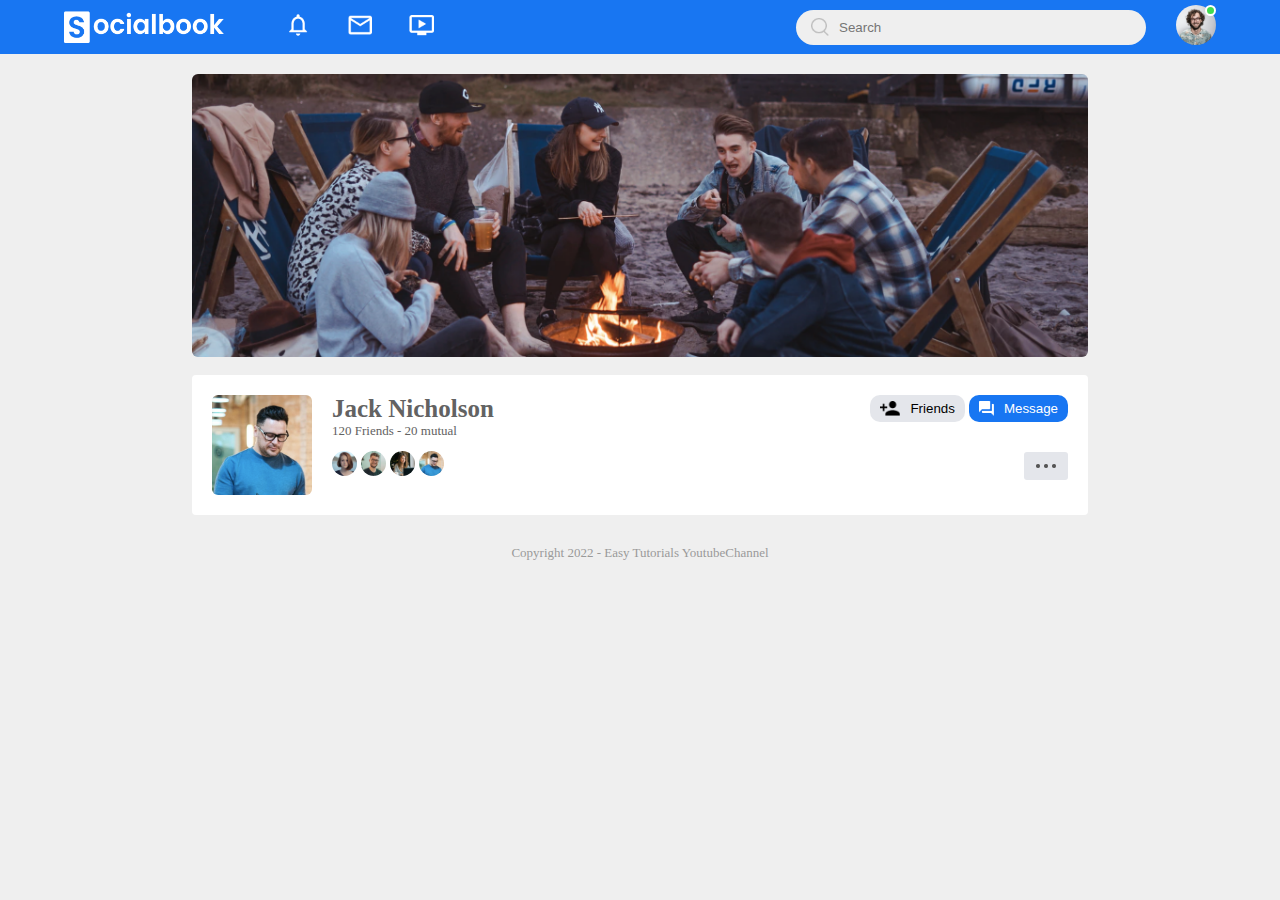
==== profile.html @ 3d33f7f3 "first commit" ====
<!DOCTYPE html>
<html lang="en">

<head>
    <meta charset="UTF-8">
    <meta http-equiv="X-UA-Compatible" content="IE=edge">
    <meta name="viewport" content="width=device-width, initial-scale=1.0">
    <title>Profile</title>
    <link rel="stylesheet" href="style.css">
    <link rel="stylesheet" href="https://cdnjs.cloudflare.com/ajax/libs/font-awesome/6.0.0-beta3/css/all.min.css">
</head>

<body>
    <nav>
        <div class="nav-left">
            <img src="images/logo.png" alt="" class="logo">
            <ul>
                <li><img src="images/notification.png" alt=""></li>
                <li><img src="images/inbox.png" alt=""></li>
                <li><img src="images/video.png" alt=""></li>
            </ul>
        </div>
        <div class="nav-right">
            <div class="search-box">
                <img src="images/search.png" alt="">
                <input type="text" placeholder="Search">
            </div>
            <div class="nav-user-icon online" onclick="settingsMenuToggle()">
                <img src="images//profile-pic.png" alt="">
            </div>
        </div>

        <div class="settings-menu">
            <div id="dark-btn">
                <span></span>
            </div>
            <div class="settings-menu-inner">
                 <div class="user-profile">
                <img src="images/profile-pic.png">
                <div>
                    <p>John Nicholson</p>
                    <a href="#">Seee your proflie</a>
                </div>
            </div>
            <div class="user-profile">
                <img src="images/feedback.png" alt="">
                <div>
                    <p>Give Feedback</p>
                    <a href="#">Hhelp us to improve the new design</a>
                </div>
            </div>
            <div class="settings-links">
                <img src="images/setting.png" class="settings-icon">
                <a href="#">Settings & Privacy <img src="images/arrow.png" alt="" width="10px"></a>
            </div>
            <div class="settings-links">
                <img src="images/help.png" class="settings-icon">
                <a href="#">Help & Support <img src="images/arrow.png" alt="" width="10px"></a>
            </div>
            <div class="settings-links">
                <img src="images/display.png" class="settings-icon">
                <a href="#">Display & Accessibility <img src="images/arrow.png" alt="" width="10px"></a>
            </div>
            <div class="settings-links">
                <img src="images/logout.png" class="settings-icon">
                <a href="#">Logout <img src="images/arrow.png" width="10px"></a>
            </div>
            
           
        </div>

    </nav>

    <div class="profile-container">
        <img src="images/cover.png" class="cover-img">
        <div class="profile-details">
            <div class="pd-left">
                <div class="pd-row">
                    <img src="images/profile.png" class="pd-image">
                    <div>
                        <h3>Jack Nicholson</h3>
                        <p> 120 Friends - 20 mutual</p>
                        <img src="images/member-1.png">
                        <img src="images/member-2.png">
                        <img src="images/member-3.png">
                        <img src="images/member-4.png">
                    </div>
                </div>
            </div>
            <div class="pd-right">
                <button type="button"><img src="images/add-friends.png" alt=""> Friends</button>
                <button type="button"><img src="images/message.png" alt=""> Message</button>
                <br>
                <a href=""><img src="images/more.png" alt=""></a>
            </div>
        </div>
    </div>

   
    <div class="footer">
        <p>Copyright 2022 - Easy Tutorials YoutubeChannel</p>
    </div>
<script src="script.js"></script>

</body>

</html>
---- style.css ----
* {
    padding: 0;
    margin: 0;
    box-sizing: border-box;
}
:root {
    --body-color: #efefef;
    --nav-color: #1876f2;
    --bg-color: #fff;
}
.dark-theme {
    --body-color: #0a0a0a;
    --nav-color: #000;
    --bg-color: #000;
}

body {
    background-color: var(--body-color);
    transition: .3s;
}
nav {
    display: flex;
    align-items: center;
    justify-content: space-between;
    background: var(--nav-color);
    padding: 5px 5%;
    position: sticky;
    top: 0;
    z-index: 100;
}
.logo {
    width: 160px;
    margin-right: 45px;
}
.nav-left, .nav-right {
    display: flex;
    align-items: center;
}
.nav-left ul li{
    list-style: none;
    display: inline-block;
}
.nav-left ul li img {
    width: 28px;
    margin: 0 15px;
}
.nav-user-icon img {
    width: 40px;
    border-radius: 50%;
    cursor: pointer;
}
.nav-user-icon{
    margin-left: 30px;
}
.search-box {
    background: #efefef;
    width: 350px;
    border-radius: 20px;
    display: flex;
    align-items: center;
    padding: 0 15px;
}
.search-box img {
    width: 18px;
}
.search-box input {
    width: 100px;
    background: transparent;
    padding: 10px;
    outline: none;
    border: 0;
}
.online {
    position: relative;
}
.online::after {
    content: '';
    width: 7px;
    height: 7px;
    border: 2px solid #fff;
    border-radius: 50px;
    background: #41db51;
    position: absolute;
    top: 0;
    right: 0;
}

.container {
    display: flex;
    justify-content: space-between;
    padding: 13px 5%;
}
.left-sidebar {
    flex-basis: 25%;
    position: sticky;
    top: 70px;
    align-self: flex-start;
}
.right-sidebar {
    flex-basis: 25%;
    position: sticky;
    top: 70px;
    align-self: flex-start;
    background: var(--bg-color);
    padding: 20px;
    border-radius: 4px;
    color: #626262;
}
.main-content {
    flex-basis: 47%;
}

.imp-links a, .shortcut-links a {
    text-decoration: none;
    display: flex;
    align-items: center;
    margin-bottom: 30px;
    color: #626262;
    width: fit-content;
}
.imp-links a img {
    width: 25px;
    margin-right: 25px;
}
.imp-links a:last-child {
    color: #1978f2;
}
.imp-links {
    border-bottom: 1px solid #ccc;
}
.shortcut-links a img {
    width: 40px;
    border-radius: 4px;
    margin-right: 15px;
}
.shortcut-links p {
    margin: 25px 0;
    color: #626262;
    font-weight: 500;
}

.sidebar-title {
    display: flex;
    align-items: center;
    justify-content: space-between;
    margin-bottom: 18px;
}
.right-sidebar h4 {
    font-weight: 600;
    font-size: 16px;
}
.sidebar-title a {
    text-decoration: none;
    color: #1878f2;
    font-size: 12px;
}

.event {
    display: flex;
    font-size: 14px;
    margin-bottom: 20px;
}
.left-event {
    border-radius: 10px;
    height: 65px;
    width: 65px;
    margin-right: 15px;
    padding-top: 10px;
    text-align: center;
    position: relative;
    overflow: hidden;
    box-shadow: 0 0 10px rgba(0, 0, 0, .1);
}
.event p {
    font-size: 12px;
}
.event a {
    font-size: 12px;
    text-decoration: none;
    color: #1878f2;
}
.left-event span {
    position: absolute;
    bottom: 0;
    left: 0;
    width: 100%;
    background: #1878f2;
    color: #fff;
    font-size: 10px;
    padding: 4px 0;
}
.sidebar-ads {
    width: 100%;
    margin-bottom: 20px;
    bottom: 4px;
}
.online-list {
    display: flex;
    align-items: center;
    margin-bottom: 20px;
}
.online-list .online img {
    width: 40px;
    border-radius: 50%;
}
.online-list .online {
    width: 40px;
    border-radius: 50%;
    margin-right: 15px;
}
.online-list .online::after {
    top: unset;
    bottom: 5px;
}


.story-gallery {
    display: flex;
    justify-content: space-between;
    margin-bottom: 20px;
}

.story {
    flex-basis: 18%;
    padding-top: 32%;
    position: relative;
    background-position: center;
    background-size: cover;
    border-radius: 10px;
}
.story img {
    position: absolute;
    width: 45px;
    border-radius: 50%;
    top: 10px;
    left: 10px;
    border: 5px solid #1878f2;
}
.story p {
    position: absolute;
    bottom: 10px;
    width: 100%;
    text-align: center;
    color: #fff;
    font-size: 14px;
}
.story1 {
    background-image: linear-gradient(transparent, rgba(0,0,0,.5)), url(images/status-1.png);
}
.story2 {
    background-image: linear-gradient(transparent, rgba(0,0,0,.5)), url(images/status-2.png);
}
.story3 {
    background-image: linear-gradient(transparent, rgba(0,0,0,.5)), url(images/status-3.png);
}
.story4 {
    background-image: linear-gradient(transparent, rgba(0,0,0,.5)), url(images/status-4.png);
}
.story5 {
    background-image: linear-gradient(transparent, rgba(0,0,0,.5)), url(images/status-5.png);
}
.story.story1 img {
    top: unset;
    left: 50%;
    bottom: 40px;
    transform: translateX(-50%);
    border: 0;
    width: 35px;
}


.write-post-container {
    width: 100%;
    background: var(--bg-color);
    border-radius: 6px;
    padding: 20px;
    color: #626262;
}
.user-profile {
    display: flex;
    align-items: center;
}
.user-profile img {
    width: 45px;
    border-radius: 50%;
    margin-right: 10px;
}
.user-profile p {
    margin-bottom: -5px;
    font-weight: 500;
    color: #626262;
}
.user-profile small {
    font-size: 12px;
}

.post-input-container {
    padding-left: 55px;
    padding-top: 20px;
}
.post-input-container textarea {
    width: 100%;
    border: 0;
    outline: 0;
    border-bottom: 1px solid #ccc;
    background: transparent;
    resize: none;
}
.add-post-links {
    display: flex;
    margin-top: 10px;
}
.add-post-links a {
    text-decoration: none;
    display: flex;
    align-items: center;
    color: #626262;
    margin-right: 30px;
    font-size: 13px;
}
.add-post-links a img {
    width: 20px;
    margin-right: 10px;
} 
.post-container {
    width: 100%;
    background: var(--bg-color);
    border-radius: 6px;
    padding: 20px;
    color: #626262;
    margin: 20px 0;
}
.user-profile span {
    font-size: 13px;
    color: #9a9a9a;
}
.post-text {
    color: #9a9a9a;
    margin: 15px 0;
    font-size: 15px;
}
.post-text span {
    color: #626262;
    font-weight: 500;
}
.post-text a {
    color: #1878f2;
    text-decoration: none;
}
.post-img {
    width: 100%;
    border-radius: 4px;
    margin-bottom: 15px;
}
.post-row {
    display: flex;
    align-items: center;
    justify-content: space-between;
}
.activity-icons div img{
    width: 18px;
    margin-right: 10px;
}
.activity-icons div {
    display: inline-flex;
    align-items: center;
    margin-right: 30px;
}
.post-profile-icon {
    display: flex;
    align-items: center;
}
.post-profile-icon img {
    width: 20px;
    border-radius: 50%;
    margin-right: 5px;
}
.post-row a {
    color: #9a9a9a;
}
.load-more-btn {
    display: block;
    margin: auto;
    cursor: pointer;
    padding: 5px 10px;
    border: 1px solid #9a9a9a;
    color: #626262;
    background: transparent;
    border-radius: 4px;
}
.footer {
    text-align: center;
    color: #9a9a9a;
    padding: 10px 0 20px;
    font-size: 13px;
}
.settings-menu {
    position: absolute;
    width: 90%;
    max-width: 350px;
    background: var(--bg-color);
    box-shadow: 0 0 10px rgba(0, 0, 0, .4);
    border-radius: 4px;
    overflow: hidden;
    top: 108%;
    right: 5%;
    max-height: 0;
    transition: max-height .3s;
}
.settings-menu-height {
    max-height: 450px;
}
.user-profile a {
    font-size: 12px;
    color: #1878f2;
    text-decoration: none;
}
.settings-menu-inner {
    padding: 20px;
}
.settings-links {
    display: flex;
    align-items: center;
    margin: 15px 0;
}
.settings-links .settings-icon {
    width: 38px;
    margin-right: 10px;
    border-radius: 50%;
}
.settings-links a {
    display: flex;
    flex: 1;
    align-items: center;
    justify-content: space-between;
    text-decoration: none;
    color: #626262;
}
#dark-btn {
    position: absolute;
    top: 20px;
    right: 20px;
    background: #ccc;
    width: 45px;
    border-radius: 15px;
    padding: 2px 3px;
    cursor: pointer;
    display: flex;
    transition: .5s;
}
#dark-btn span {
    width: 18px;
    height: 18px;
    background: #fff;
    border-radius: 50%;
    display: inline-block;
}
#dark-btn.dark-btn-on {
    padding-left: 23px;
    background: #0a0a0a;
}


.profile-container {
    padding: 20px 15%;
    color: #626262;
}
.cover-img {
    border-radius: 6px;
    width: 100%;
    margin-bottom: 14px;
}
.profile-details {
    background: var(--bg-color);
    padding: 20px;
    border-radius: 4px;
    display: flex;
    align-items: flex-start;
    justify-content: space-between;
}
.pd-row {
    display: flex;
    align-items: flex-start;
}
.pd-image {
    width: 100px;
    margin-right: 20px;
    border-radius: 6px;
}
.pd-row div h3 {
    font-size: 25px;
    font-weight: 600;
}
.pd-row div p {
    font-size: 13px;
}
.pd-row div img {
    width: 25px;
    border-radius: 50%;
    margin-top: 12px;
}
.pd-right button {
    background: #1876f2;
    border: 0;
    outline: 0;
    padding: 6px 10px;
    display: inline-flex;
    align-items: center;
    color: #fff;
    border-radius: 10px;
    cursor: pointer;
}
.pd-right button img {
    height: 15px;
    margin-right: 10px;
}
.pd-right button:first-child {
    background: #e4e6eb;
    color: #000;
}
.pd-right {
    text-align: right;
}
.pd-right a {
    background: #e4e6eb;
    border-radius: 3px;
    padding: 12px;
    display: inline-flex;
    margin-top: 30px;
}
.pd-right a img {
    width: 20px;
}
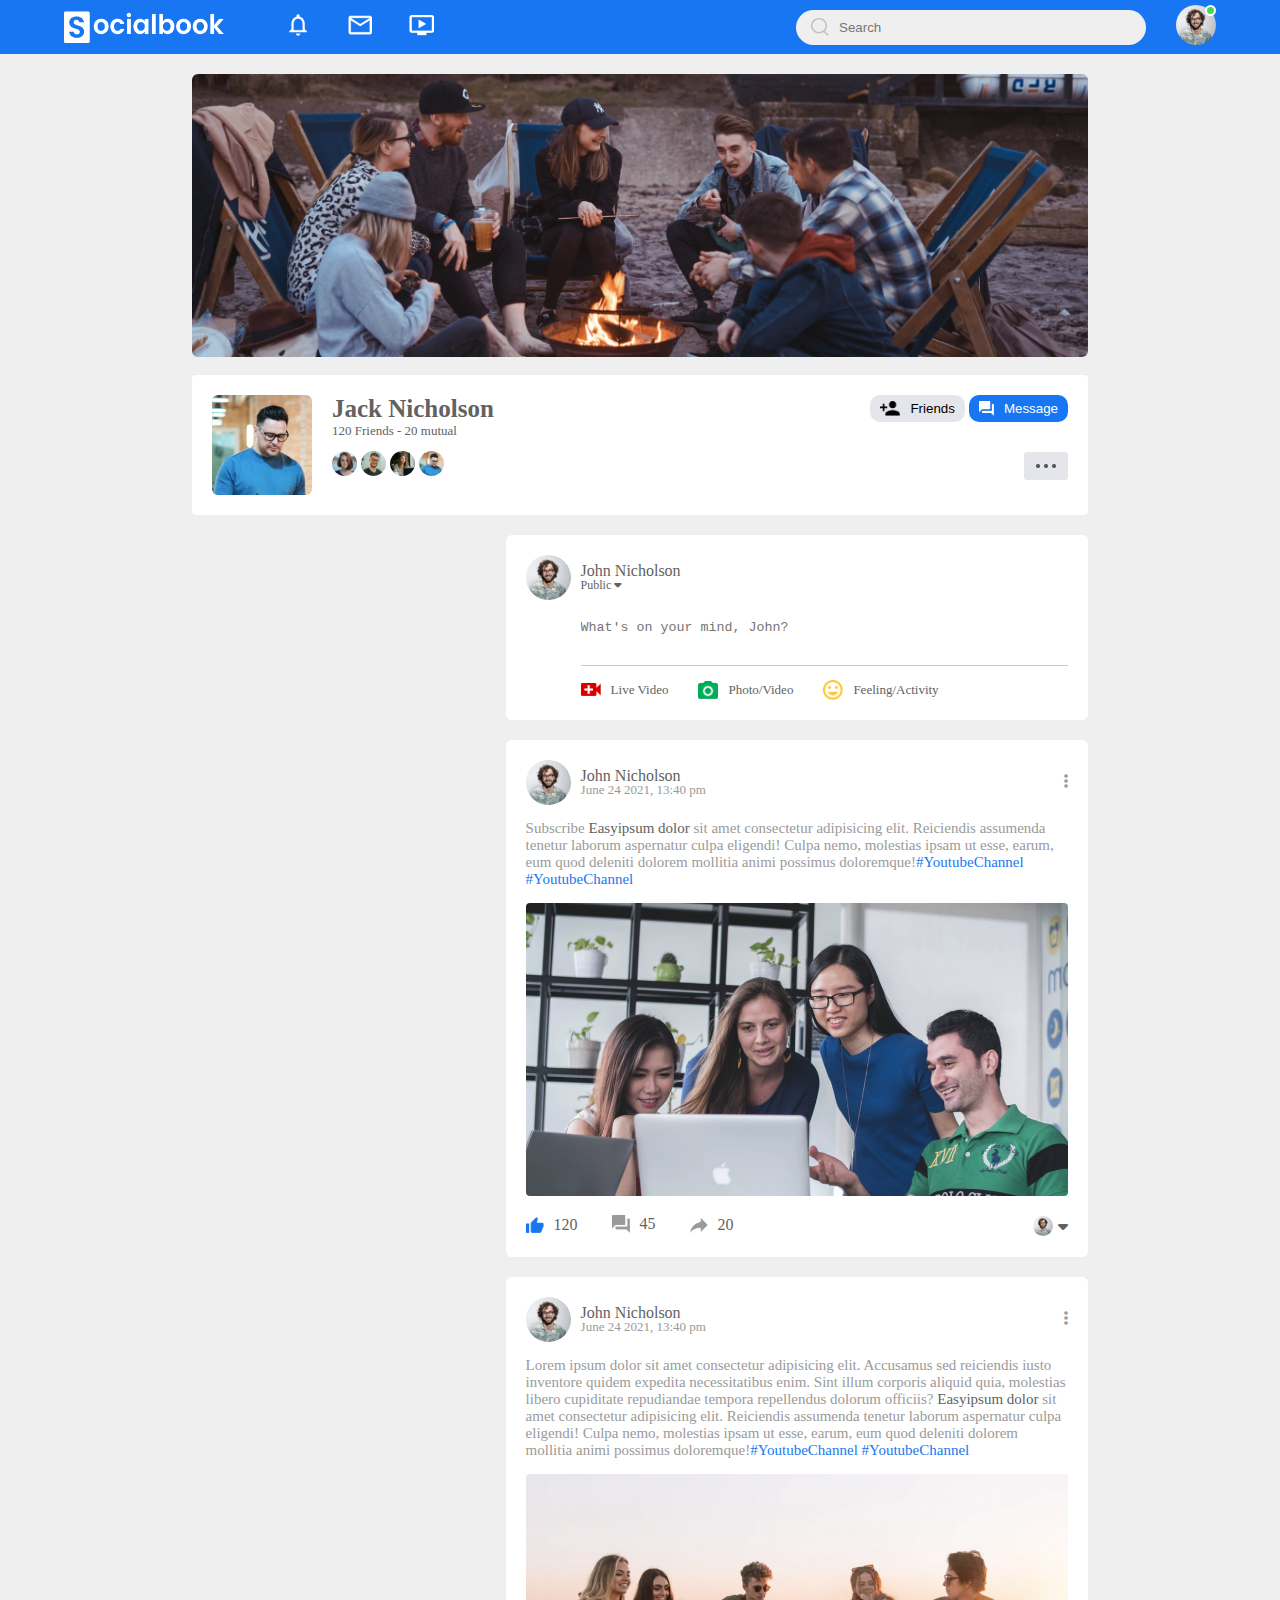
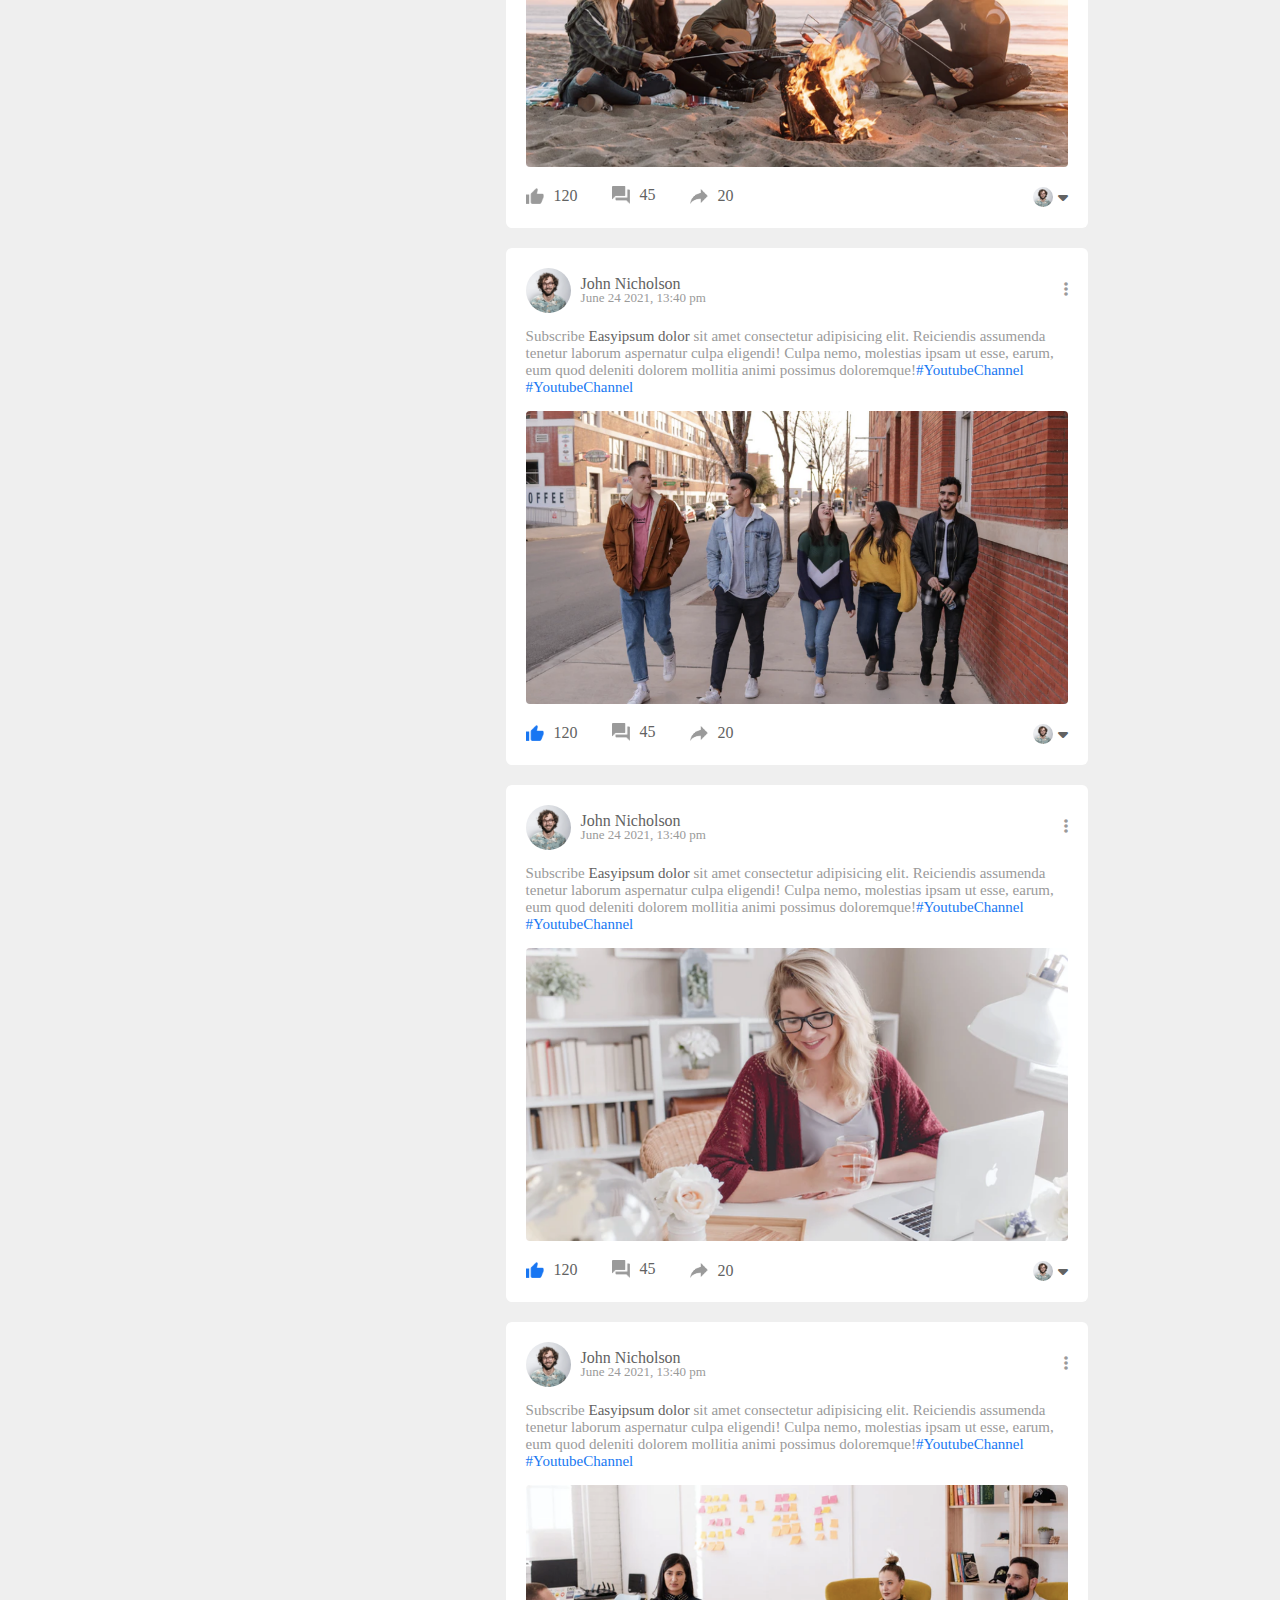
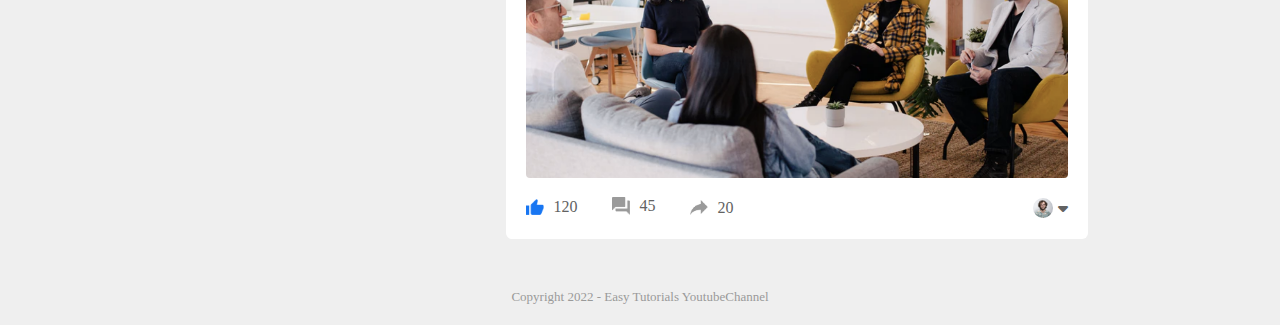
==== commit 57b20834: "first commit" ====
--- a/profile.html
+++ b/profile.html
@@ -35,39 +35,39 @@
                 <span></span>
             </div>
             <div class="settings-menu-inner">
-                 <div class="user-profile">
-                <img src="images/profile-pic.png">
-                <div>
-                    <p>John Nicholson</p>
-                    <a href="#">Seee your proflie</a>
-                </div>
-            </div>
-            <div class="user-profile">
-                <img src="images/feedback.png" alt="">
-                <div>
-                    <p>Give Feedback</p>
-                    <a href="#">Hhelp us to improve the new design</a>
-                </div>
-            </div>
-            <div class="settings-links">
-                <img src="images/setting.png" class="settings-icon">
-                <a href="#">Settings & Privacy <img src="images/arrow.png" alt="" width="10px"></a>
-            </div>
-            <div class="settings-links">
-                <img src="images/help.png" class="settings-icon">
-                <a href="#">Help & Support <img src="images/arrow.png" alt="" width="10px"></a>
-            </div>
-            <div class="settings-links">
-                <img src="images/display.png" class="settings-icon">
-                <a href="#">Display & Accessibility <img src="images/arrow.png" alt="" width="10px"></a>
-            </div>
-            <div class="settings-links">
-                <img src="images/logout.png" class="settings-icon">
-                <a href="#">Logout <img src="images/arrow.png" width="10px"></a>
-            </div>
-            
-           
-        </div>
+                <div class="user-profile">
+                    <img src="images/profile-pic.png">
+                    <div>
+                        <p>John Nicholson</p>
+                        <a href="#">Seee your proflie</a>
+                    </div>
+                </div>
+                <div class="user-profile">
+                    <img src="images/feedback.png" alt="">
+                    <div>
+                        <p>Give Feedback</p>
+                        <a href="#">Hhelp us to improve the new design</a>
+                    </div>
+                </div>
+                <div class="settings-links">
+                    <img src="images/setting.png" class="settings-icon">
+                    <a href="#">Settings & Privacy <img src="images/arrow.png" alt="" width="10px"></a>
+                </div>
+                <div class="settings-links">
+                    <img src="images/help.png" class="settings-icon">
+                    <a href="#">Help & Support <img src="images/arrow.png" alt="" width="10px"></a>
+                </div>
+                <div class="settings-links">
+                    <img src="images/display.png" class="settings-icon">
+                    <a href="#">Display & Accessibility <img src="images/arrow.png" alt="" width="10px"></a>
+                </div>
+                <div class="settings-links">
+                    <img src="images/logout.png" class="settings-icon">
+                    <a href="#">Logout <img src="images/arrow.png" width="10px"></a>
+                </div>
+
+
+            </div>
 
     </nav>
 
@@ -94,13 +94,164 @@
                 <a href=""><img src="images/more.png" alt=""></a>
             </div>
         </div>
+
+        <div class="profile-info">
+            <div class="info-col"></div>
+            <div class="post-col">
+
+                <div class="write-post-container">
+                    <div class="user-profile">
+                        <img src="images/profile-pic.png">
+                        <div>
+                            <p>John Nicholson</p>
+                            <small>Public <i class="fas fa-caret-down"></i></small>
+                        </div>
+                    </div>
+                    <div class="post-input-container">
+                        <textarea rows="3" placeholder="What's on your mind, John?"></textarea>
+                        <div class="add-post-links">
+                            <a href="#"><img src="images/live-video.png"> Live Video</a>
+                            <a href="#"><img src="images/photo.png"> Photo/Video</a>
+                            <a href="#"><img src="images/feeling.png"> Feeling/Activity</a>
+                        </div>
+                    </div>
+                </div>
+                <div class="post-container">
+                    <div class="post-row">
+                        <div class="user-profile">
+                            <img src="images/profile-pic.png">
+                            <div>
+                                <p>John Nicholson</p>
+                                <span>June 24 2021, 13:40 pm</span>
+                            </div>
+                        </div>
+                        <a href="#"><i class="fas fa-ellipsis-v"></i></a>
+                    </div>
+                    
+                    <p class="post-text">Subscribe <span>Easyipsum dolor </span> sit amet consectetur adipisicing elit. Reiciendis assumenda tenetur laborum aspernatur culpa eligendi! Culpa nemo, molestias ipsam ut esse, earum, eum quod deleniti dolorem mollitia animi possimus doloremque!<a href="#">#YoutubeChannel</a> <a href="#">#YoutubeChannel</a></p>
+                    <img src="images/feed-image-1.png" alt="" class="post-img">
+                    <div class="post-row">
+                        <div class="activity-icons">
+                            <div><img src="images/like-blue.png" alt=""> 120</div>
+                            <div><img src="images/comments.png" alt=""> 45</div>
+                            <div><img src="images/share.png" alt=""> 20</div>
+                        </div>
+                        <div class="post-profile-icon">
+                            <img src="images/profile-pic.png" alt=""><i class="fas fa-caret-down"></i>
+                        </div>
+                    </div>
+                </div>
+    
+                <div class="post-container">
+                    <div class="post-row">
+                        <div class="user-profile">
+                            <img src="images/profile-pic.png">
+                            <div>
+                                <p>John Nicholson</p>
+                                <span>June 24 2021, 13:40 pm</span>
+                            </div>
+                        </div>
+                        <a href="#"><i class="fas fa-ellipsis-v"></i></a>
+                    </div>
+                    
+                    <p class="post-text">Lorem ipsum dolor sit amet consectetur adipisicing elit. Accusamus sed reiciendis iusto inventore quidem expedita necessitatibus enim. Sint illum corporis aliquid quia, molestias libero cupiditate repudiandae tempora repellendus dolorum officiis? <span>Easyipsum dolor </span> sit amet consectetur adipisicing elit. Reiciendis assumenda tenetur laborum aspernatur culpa eligendi! Culpa nemo, molestias ipsam ut esse, earum, eum quod deleniti dolorem mollitia animi possimus doloremque!<a href="#">#YoutubeChannel</a> <a href="#">#YoutubeChannel</a></p>
+                    <img src="images/feed-image-2.png" alt="" class="post-img">
+                    <div class="post-row">
+                        <div class="activity-icons">
+                            <div><img src="images/like.png" alt=""> 120</div>
+                            <div><img src="images/comments.png" alt=""> 45</div>
+                            <div><img src="images/share.png" alt=""> 20</div>
+                        </div>
+                        <div class="post-profile-icon">
+                            <img src="images/profile-pic.png" alt=""><i class="fas fa-caret-down"></i>
+                        </div>
+                    </div>
+                </div>
+    
+                <div class="post-container">
+                    <div class="post-row">
+                        <div class="user-profile">
+                            <img src="images/profile-pic.png">
+                            <div>
+                                <p>John Nicholson</p>
+                                <span>June 24 2021, 13:40 pm</span>
+                            </div>
+                        </div>
+                        <a href="#"><i class="fas fa-ellipsis-v"></i></a>
+                    </div>
+                    
+                    <p class="post-text">Subscribe <span>Easyipsum dolor </span> sit amet consectetur adipisicing elit. Reiciendis assumenda tenetur laborum aspernatur culpa eligendi! Culpa nemo, molestias ipsam ut esse, earum, eum quod deleniti dolorem mollitia animi possimus doloremque!<a href="#">#YoutubeChannel</a> <a href="#">#YoutubeChannel</a></p>
+                    <img src="images/feed-image-3.png" alt="" class="post-img">
+                    <div class="post-row">
+                        <div class="activity-icons">
+                            <div><img src="images/like-blue.png" alt=""> 120</div>
+                            <div><img src="images/comments.png" alt=""> 45</div>
+                            <div><img src="images/share.png" alt=""> 20</div>
+                        </div>
+                        <div class="post-profile-icon">
+                            <img src="images/profile-pic.png" alt=""><i class="fas fa-caret-down"></i>
+                        </div>
+                    </div>
+                </div>
+                <div class="post-container">
+                    <div class="post-row">
+                        <div class="user-profile">
+                            <img src="images/profile-pic.png">
+                            <div>
+                                <p>John Nicholson</p>
+                                <span>June 24 2021, 13:40 pm</span>
+                            </div>
+                        </div>
+                        <a href="#"><i class="fas fa-ellipsis-v"></i></a>
+                    </div>
+                    
+                    <p class="post-text">Subscribe <span>Easyipsum dolor </span> sit amet consectetur adipisicing elit. Reiciendis assumenda tenetur laborum aspernatur culpa eligendi! Culpa nemo, molestias ipsam ut esse, earum, eum quod deleniti dolorem mollitia animi possimus doloremque!<a href="#">#YoutubeChannel</a> <a href="#">#YoutubeChannel</a></p>
+                    <img src="images/feed-image-4.png" alt="" class="post-img">
+                    <div class="post-row">
+                        <div class="activity-icons">
+                            <div><img src="images/like-blue.png" alt=""> 120</div>
+                            <div><img src="images/comments.png" alt=""> 45</div>
+                            <div><img src="images/share.png" alt=""> 20</div>
+                        </div>
+                        <div class="post-profile-icon">
+                            <img src="images/profile-pic.png" alt=""><i class="fas fa-caret-down"></i>
+                        </div>
+                    </div>
+                </div>
+                <div class="post-container">
+                    <div class="post-row">
+                        <div class="user-profile">
+                            <img src="images/profile-pic.png">
+                            <div>
+                                <p>John Nicholson</p>
+                                <span>June 24 2021, 13:40 pm</span>
+                            </div>
+                        </div>
+                        <a href="#"><i class="fas fa-ellipsis-v"></i></a>
+                    </div>
+                    
+                    <p class="post-text">Subscribe <span>Easyipsum dolor </span> sit amet consectetur adipisicing elit. Reiciendis assumenda tenetur laborum aspernatur culpa eligendi! Culpa nemo, molestias ipsam ut esse, earum, eum quod deleniti dolorem mollitia animi possimus doloremque!<a href="#">#YoutubeChannel</a> <a href="#">#YoutubeChannel</a></p>
+                    <img src="images/feed-image-5.png" alt="" class="post-img">
+                    <div class="post-row">
+                        <div class="activity-icons">
+                            <div><img src="images/like-blue.png" alt=""> 120</div>
+                            <div><img src="images/comments.png" alt=""> 45</div>
+                            <div><img src="images/share.png" alt=""> 20</div>
+                        </div>
+                        <div class="post-profile-icon">
+                            <img src="images/profile-pic.png" alt=""><i class="fas fa-caret-down"></i>
+                        </div>
+                    </div>
+                </div>
+            </div>
+        </div>
     </div>
 
-   
+
     <div class="footer">
         <p>Copyright 2022 - Easy Tutorials YoutubeChannel</p>
     </div>
-<script src="script.js"></script>
+    <script src="script.js"></script>
 
 </body>
 
--- a/style.css
+++ b/style.css
@@ -530,4 +530,17 @@
 }
 .pd-right a img {
     width: 20px;
+}
+
+.profile-info {
+    display: flex;
+    align-items: flex-start;
+    justify-content: space-between;
+    margin-top: 20px;
+}
+.info-col {
+    flex-basis: 33%;
+}
+.post-col {
+    flex-basis: 65%;
 }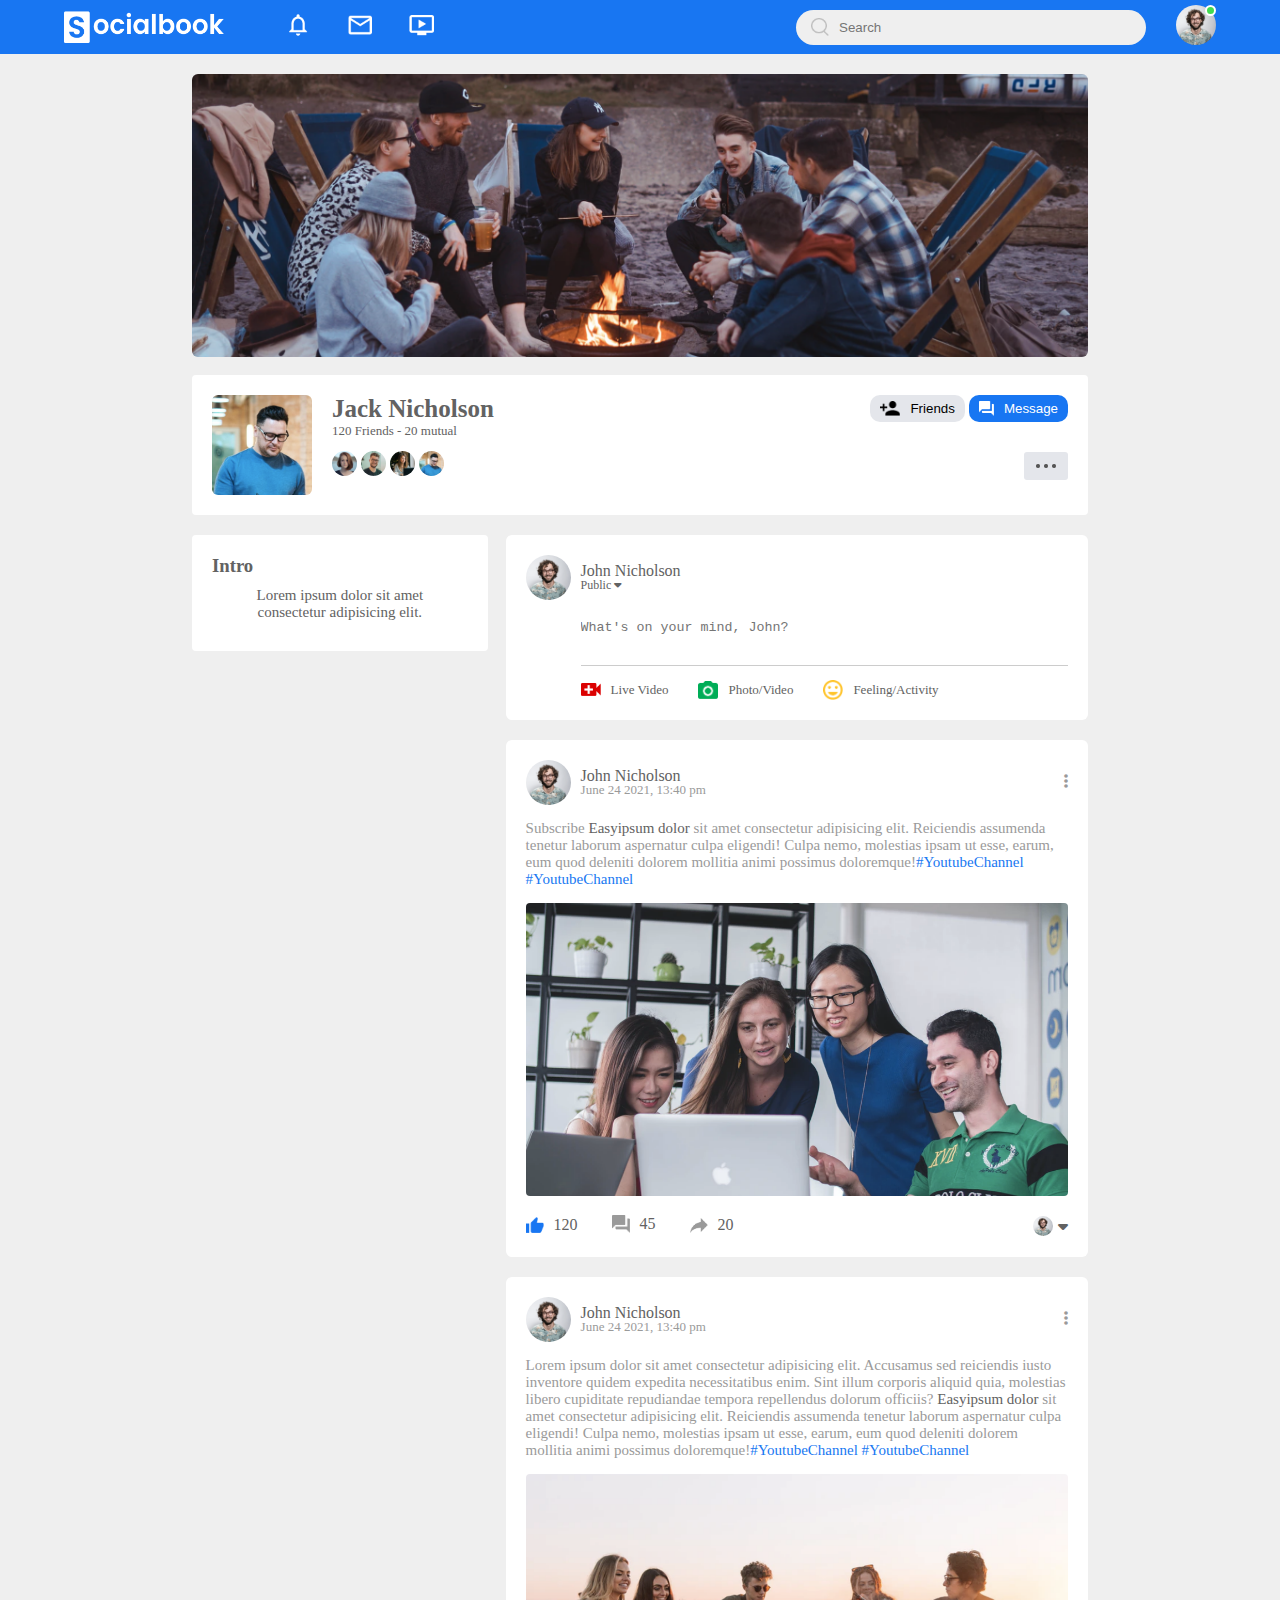
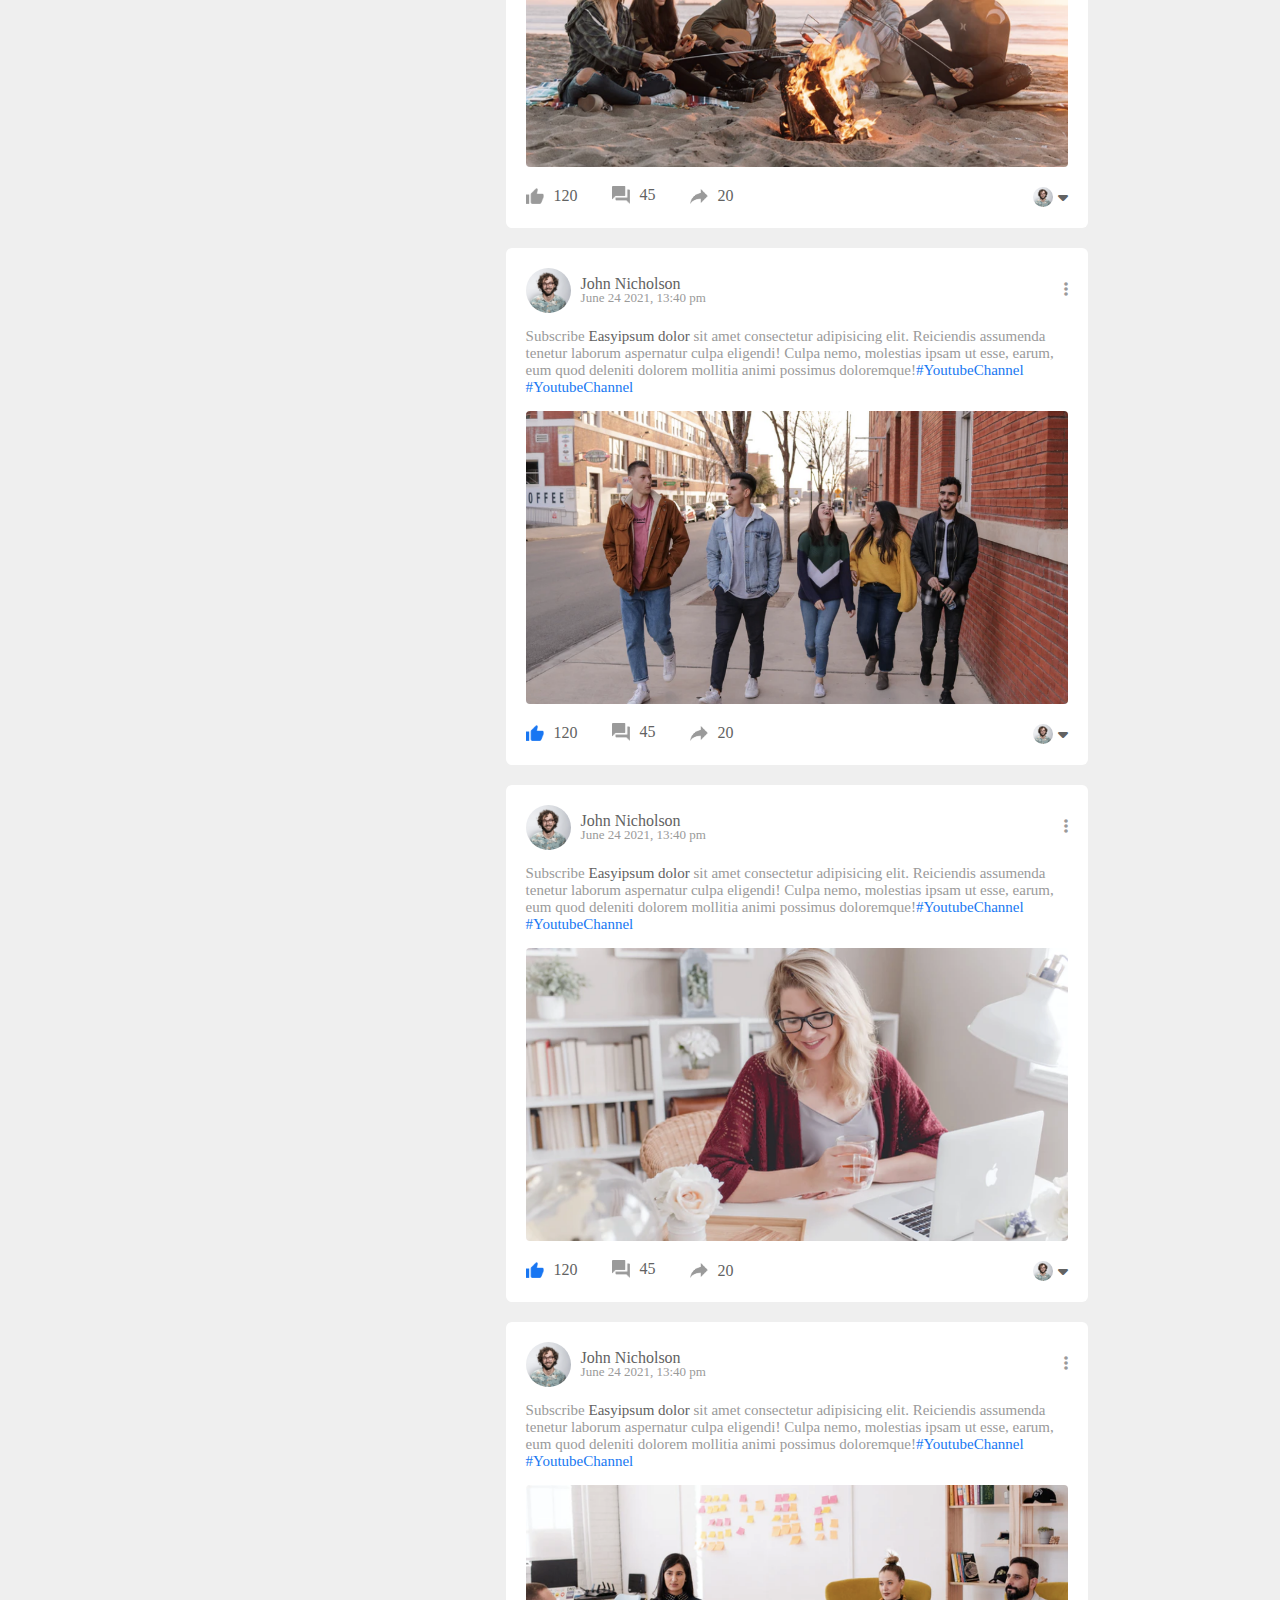
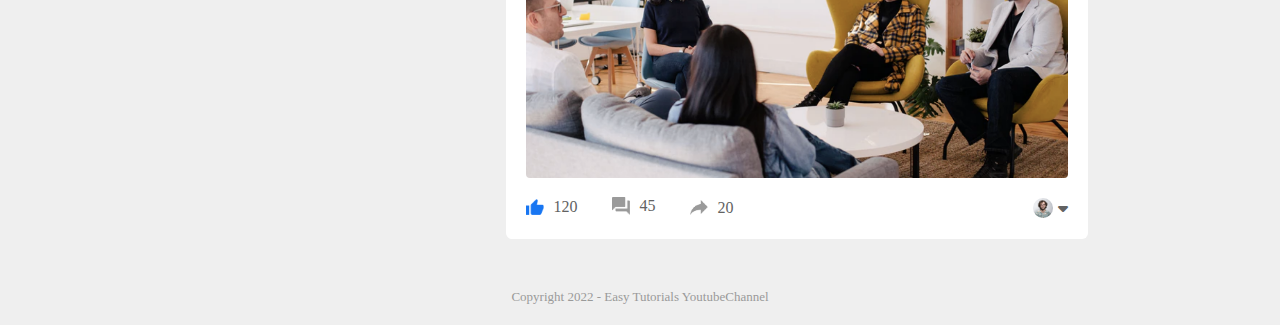
==== commit fcd2d6c6: "first commit" ====
--- a/profile.html
+++ b/profile.html
@@ -96,7 +96,12 @@
         </div>
 
         <div class="profile-info">
-            <div class="info-col"></div>
+            <div class="info-col">
+                <div class="profile-intro">
+                    <h3>Intro</h3>
+                    <p class="intro-text">Lorem ipsum dolor sit amet consectetur adipisicing elit.</p>
+                </div>
+            </div>
             <div class="post-col">
 
                 <div class="write-post-container">
--- a/style.css
+++ b/style.css
@@ -543,4 +543,18 @@
 }
 .post-col {
     flex-basis: 65%;
+}
+.profile-intro {
+    background: var(--bg-color);
+    padding: 20px;
+    margin-bottom: 20px;
+    border-radius: 4px;
+}
+.profile-intro h3 {
+    font-weight: 600;
+}
+.intro-text {
+    text-align: center;
+    margin: 10px;
+    font-size: 15px;
 }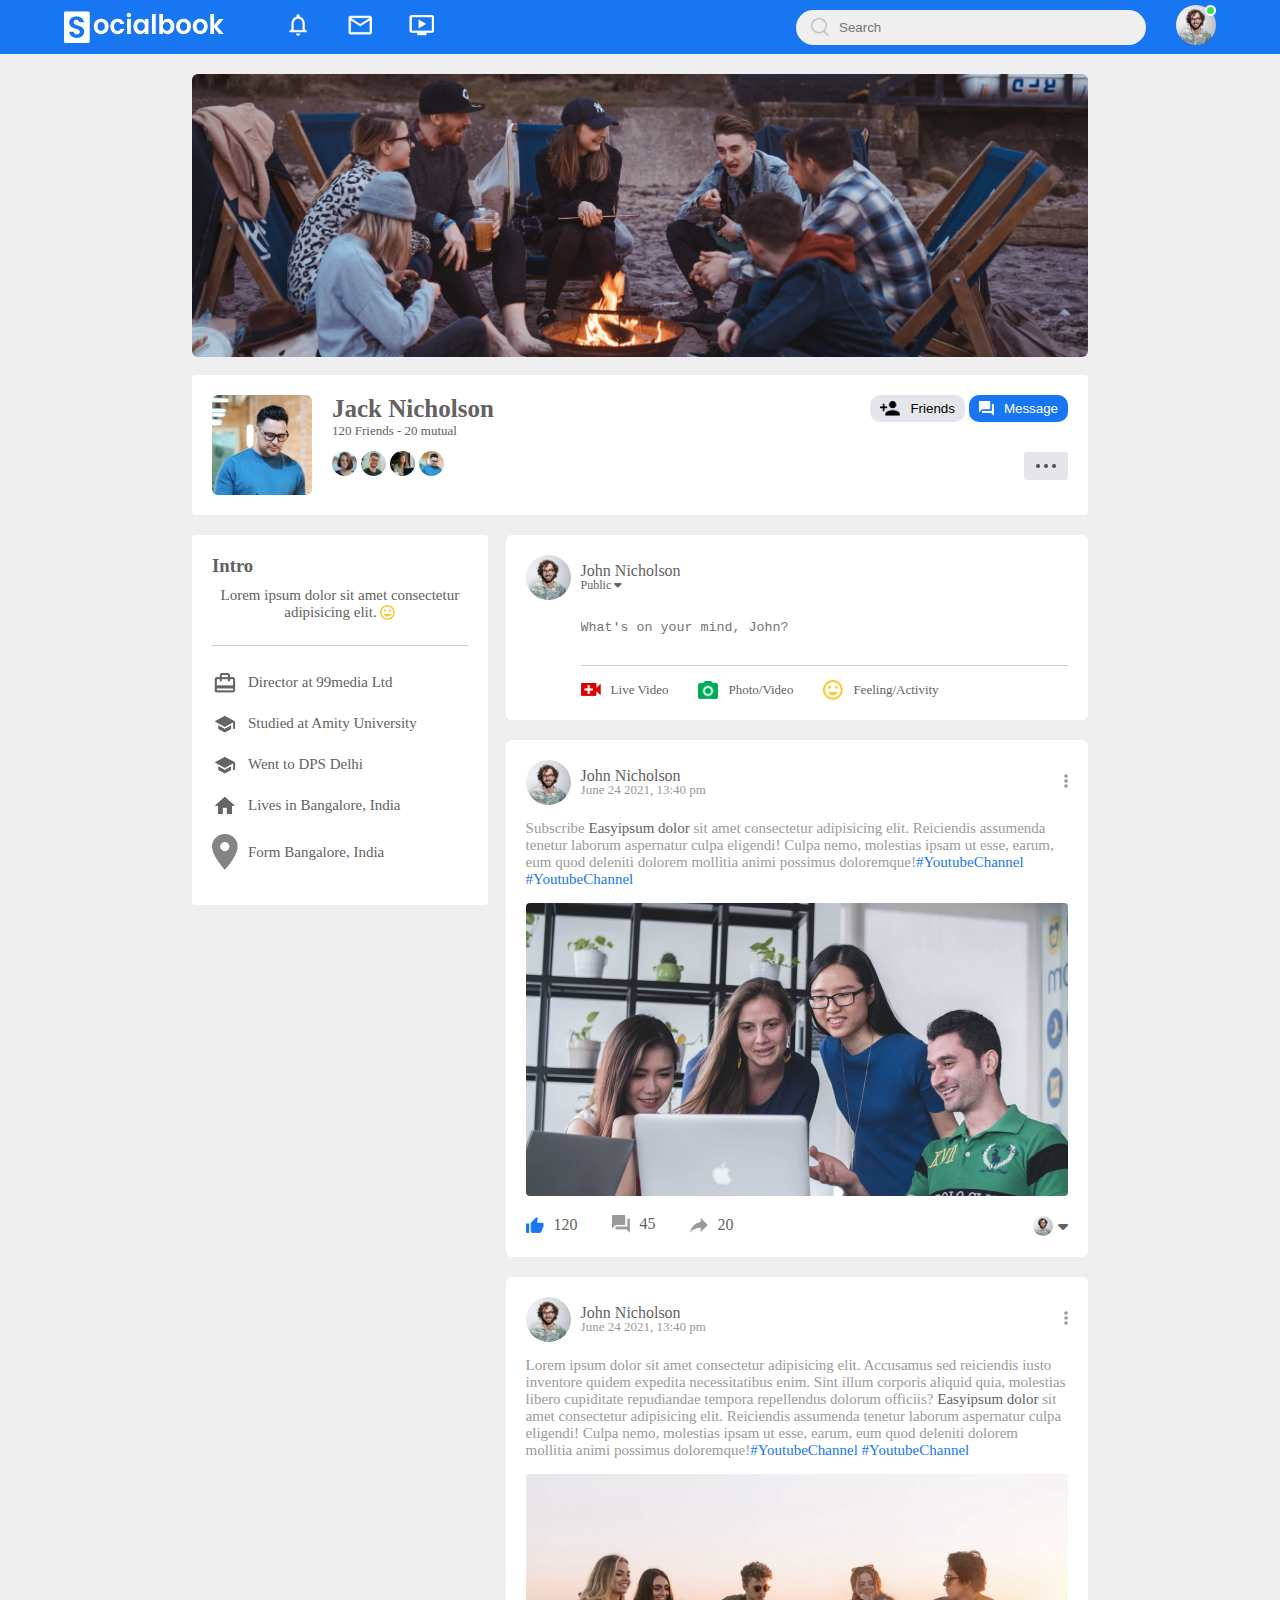
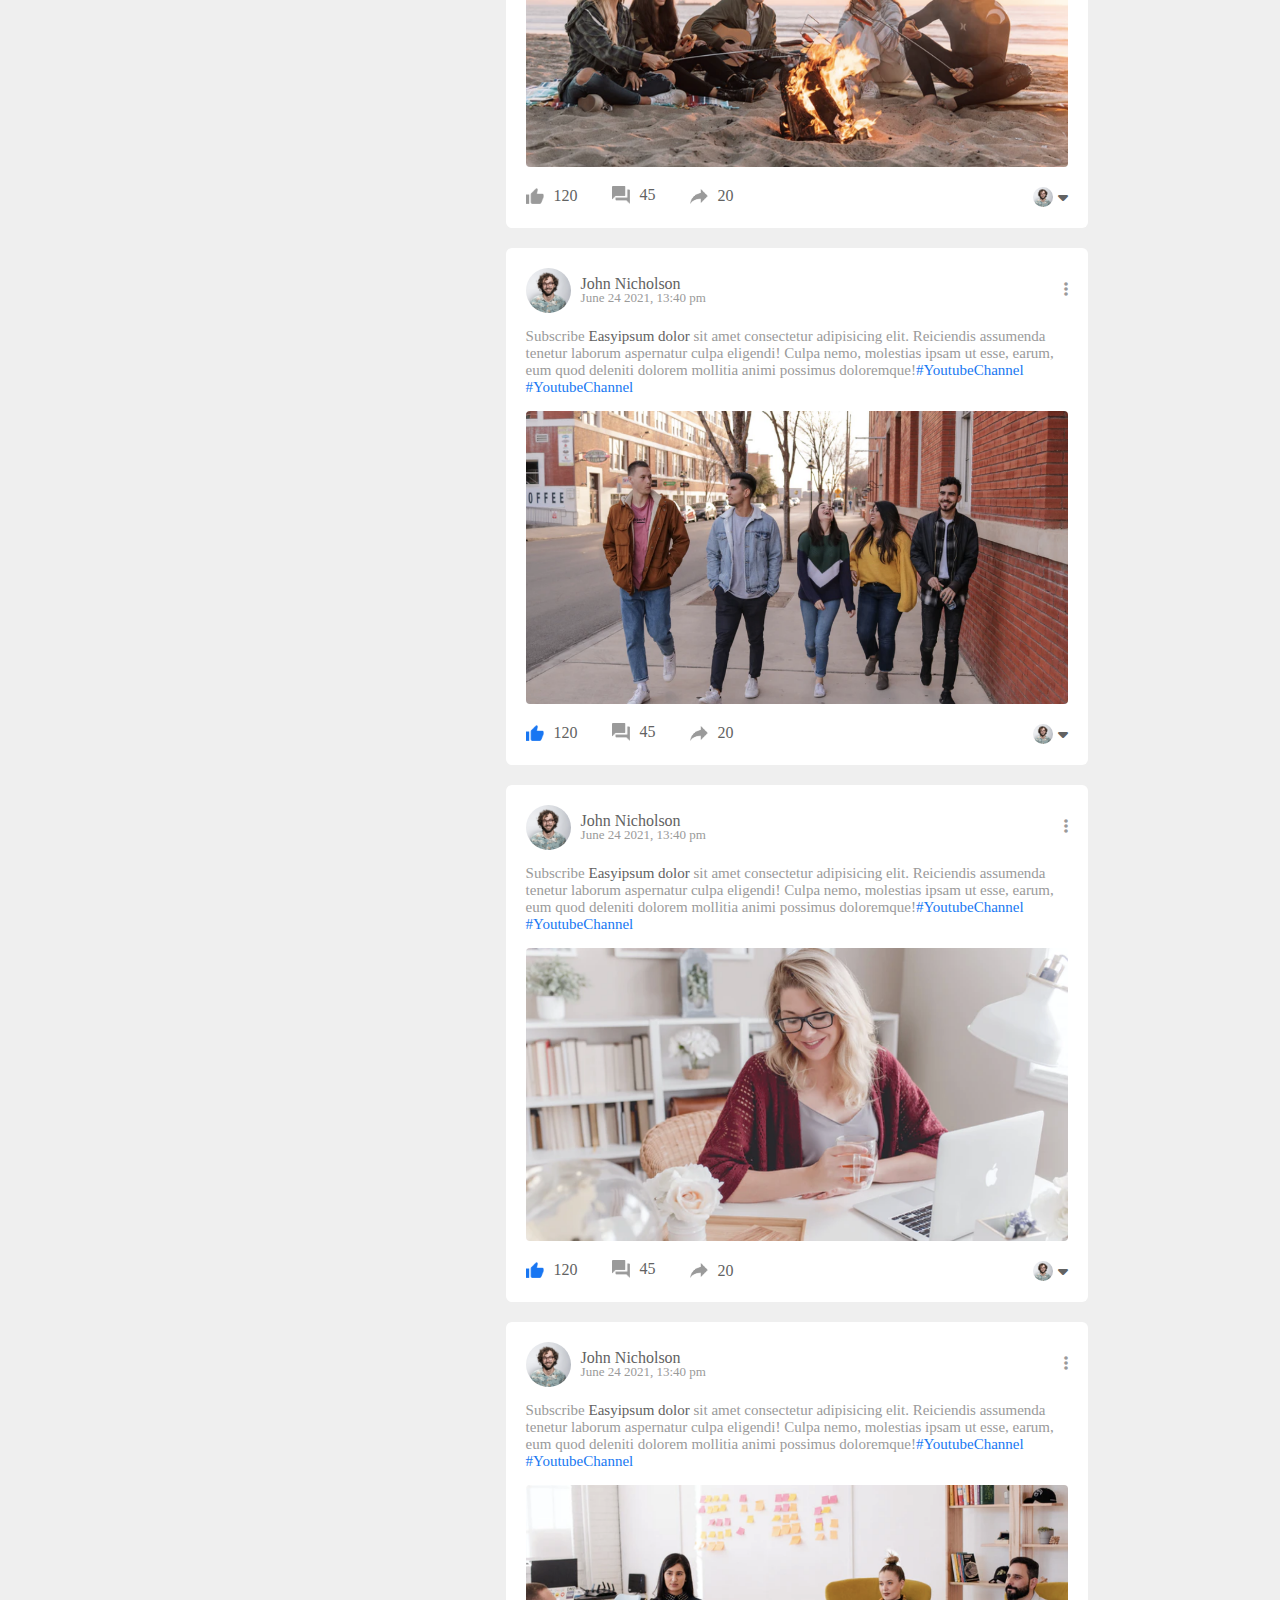
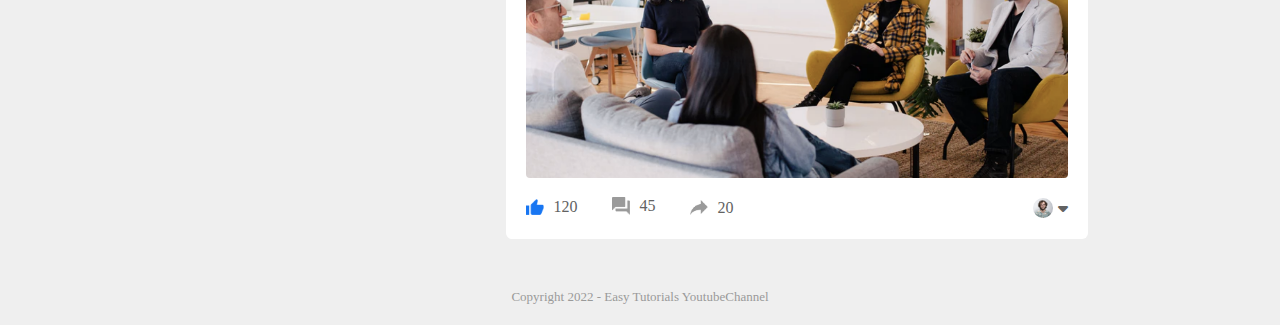
==== commit 5d418c07: "first commit" ====
--- a/profile.html
+++ b/profile.html
@@ -99,7 +99,15 @@
             <div class="info-col">
                 <div class="profile-intro">
                     <h3>Intro</h3>
-                    <p class="intro-text">Lorem ipsum dolor sit amet consectetur adipisicing elit.</p>
+                    <p class="intro-text">Lorem ipsum dolor sit amet consectetur adipisicing elit. <img src="images/feeling.png" alt=""></p>
+                    <hr>
+                    <ul>
+                        <li><img src="images/profile-job.png" alt=""> Director at 99media Ltd</li>
+                        <li><img src="images/profile-study.png" alt=""> Studied at Amity University</li>
+                        <li><img src="images/profile-study.png" alt=""> Went to DPS Delhi</li>
+                        <li><img src="images/profile-home.png" alt=""> Lives in Bangalore, India</li>
+                        <li><img src="images/location.png" alt=""> Form Bangalore, India</li>
+                    </ul>
                 </div>
             </div>
             <div class="post-col">
--- a/style.css
+++ b/style.css
@@ -555,6 +555,27 @@
 }
 .intro-text {
     text-align: center;
-    margin: 10px;
+    margin: 10px 0;
     font-size: 15px;
+}
+.intro-text img {
+    width: 15px;
+    margin-bottom: -3px;
+}
+.profile-intro hr {
+    border: 0;
+    height: 1px;
+    background: #ccc;
+    margin: 24px 0;
+}
+.profile-intro ul li {
+    list-style: none;
+    font-size: 15px;
+    margin: 15px 0;
+    display: flex;
+    align-items: center;
+}
+.profile-intro ul li img {
+    width: 26px;
+    margin-right: 10px;
 }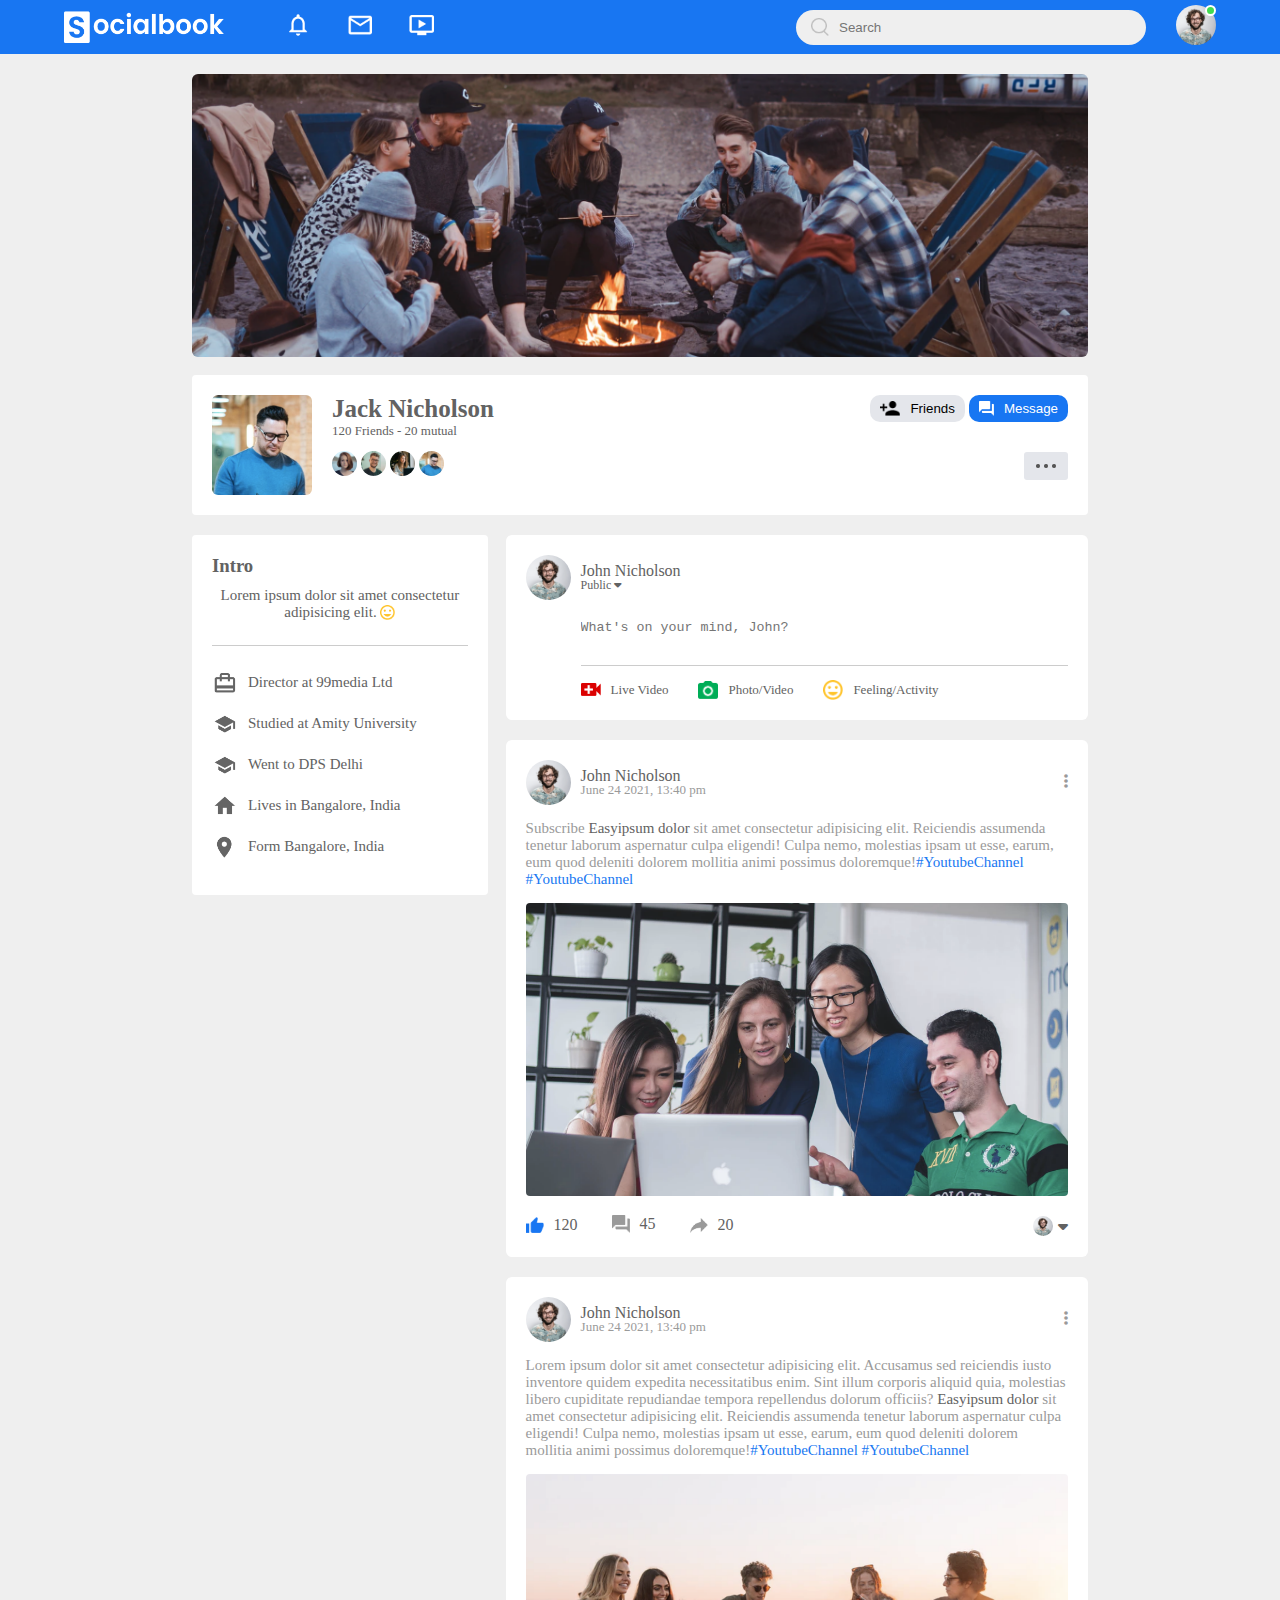
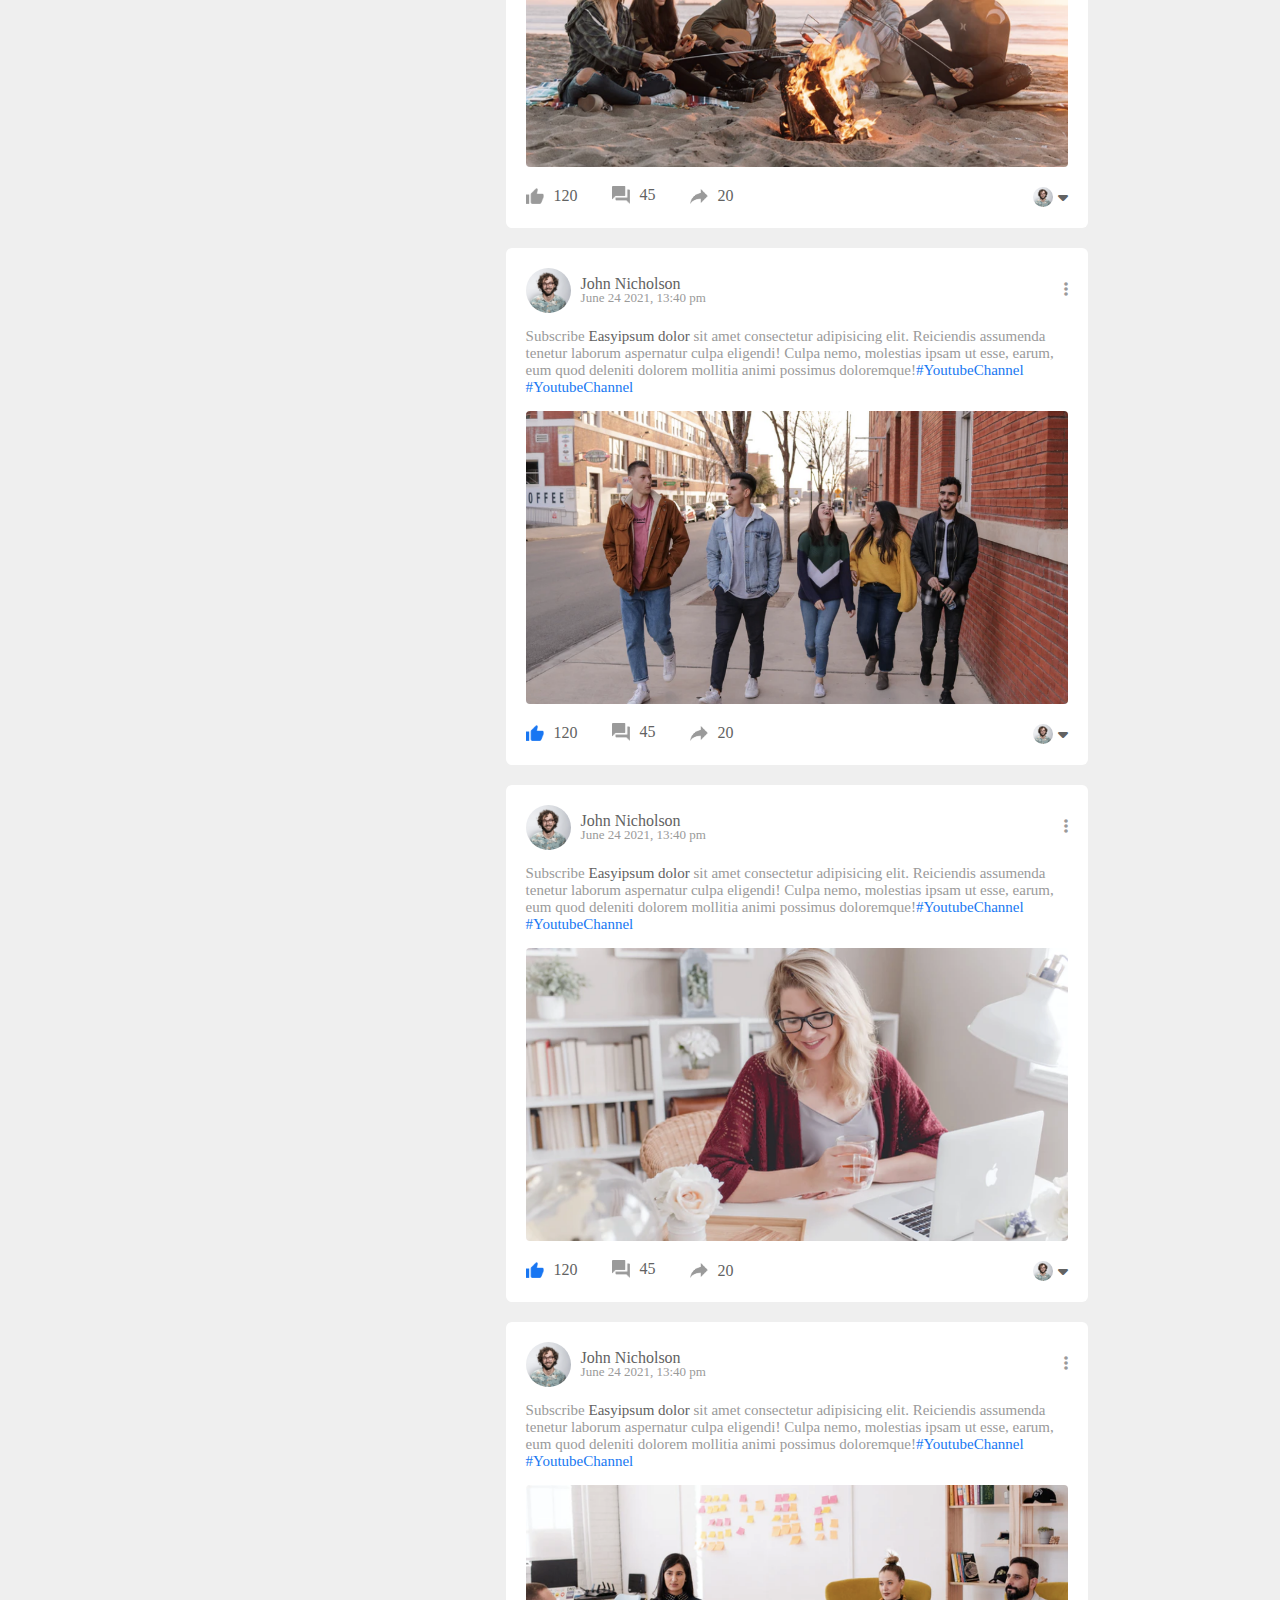
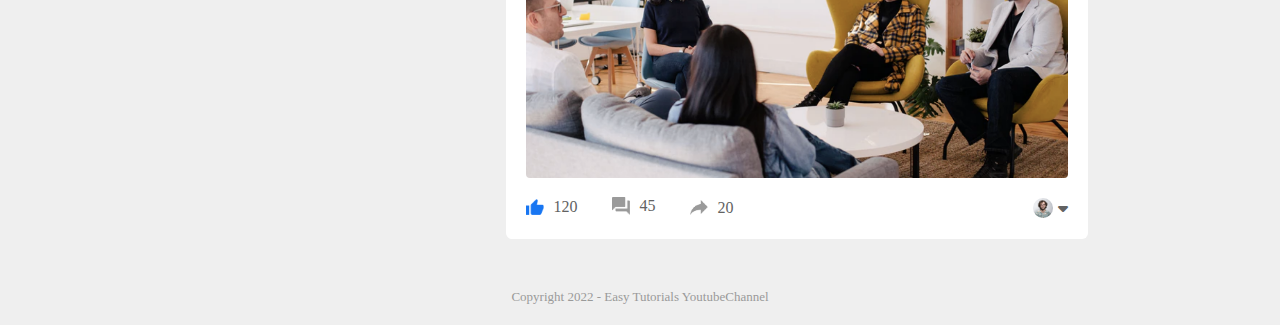
==== commit 65d3ff85: "first commit" ====
--- a/profile.html
+++ b/profile.html
@@ -106,7 +106,7 @@
                         <li><img src="images/profile-study.png" alt=""> Studied at Amity University</li>
                         <li><img src="images/profile-study.png" alt=""> Went to DPS Delhi</li>
                         <li><img src="images/profile-home.png" alt=""> Lives in Bangalore, India</li>
-                        <li><img src="images/location.png" alt=""> Form Bangalore, India</li>
+                        <li><img src="images/profile-location.png" alt=""> Form Bangalore, India</li>
                     </ul>
                 </div>
             </div>
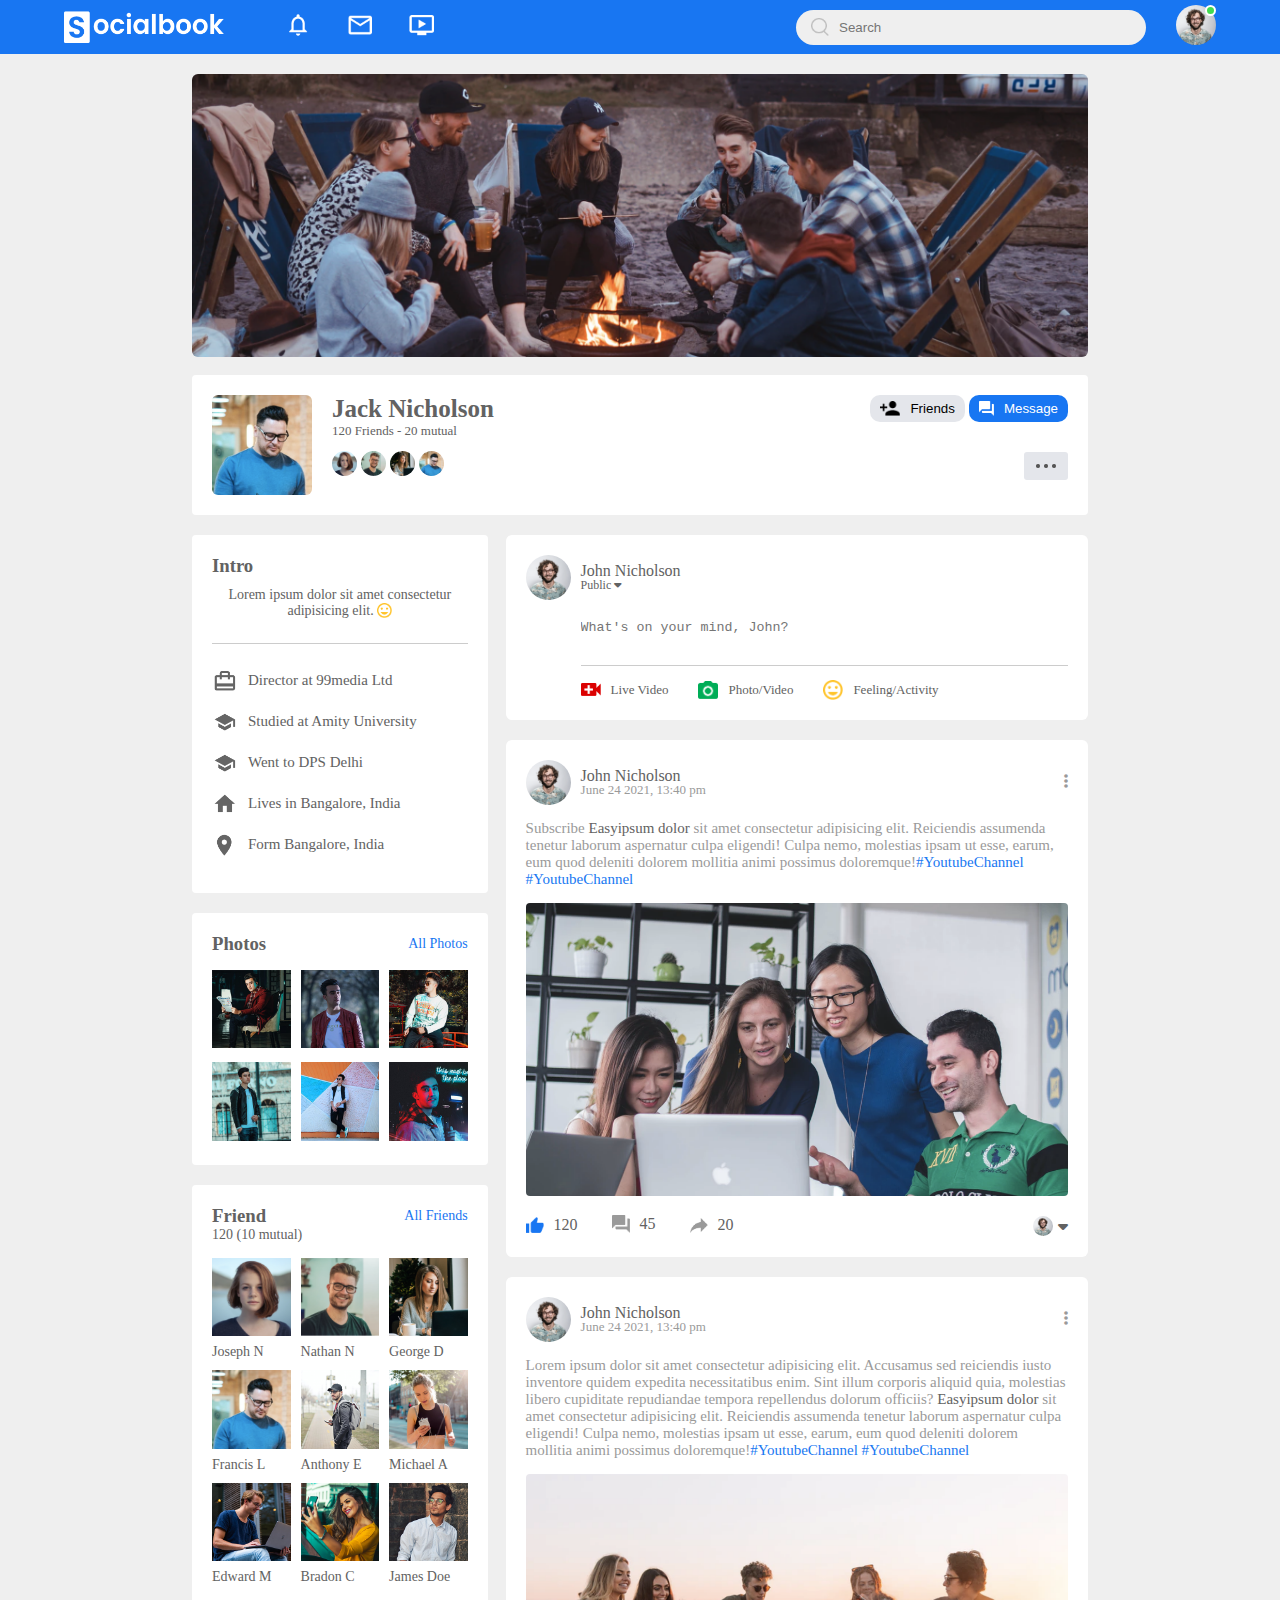
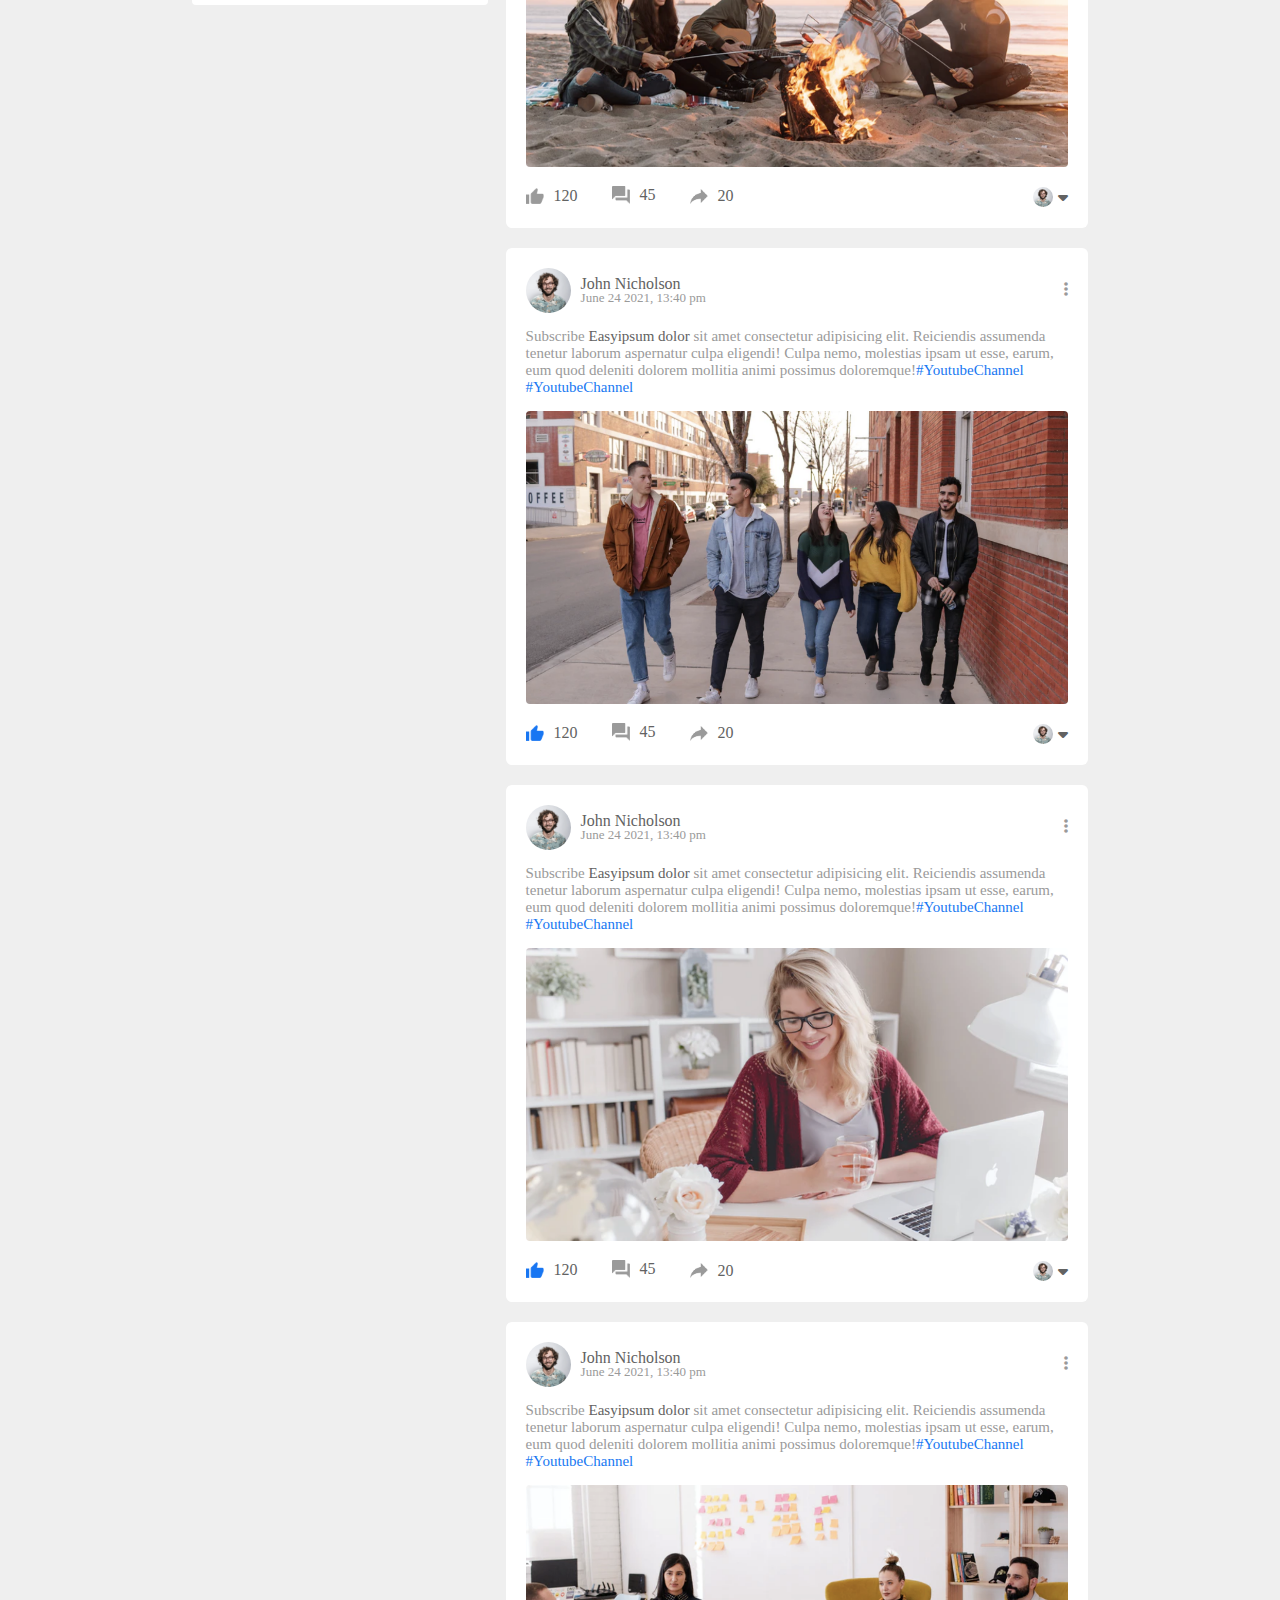
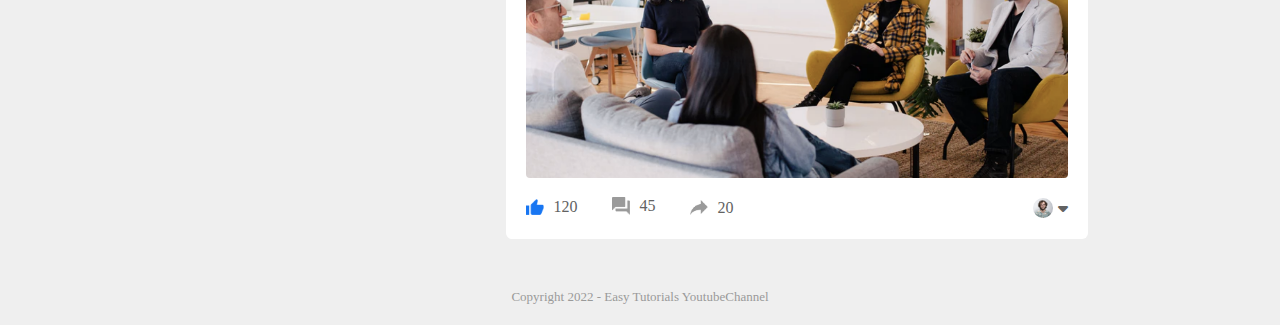
==== commit 3e93edf9: "first commit" ====
--- a/profile.html
+++ b/profile.html
@@ -99,7 +99,8 @@
             <div class="info-col">
                 <div class="profile-intro">
                     <h3>Intro</h3>
-                    <p class="intro-text">Lorem ipsum dolor sit amet consectetur adipisicing elit. <img src="images/feeling.png" alt=""></p>
+                    <p class="intro-text">Lorem ipsum dolor sit amet consectetur adipisicing elit. <img
+                            src="images/feeling.png" alt=""></p>
                     <hr>
                     <ul>
                         <li><img src="images/profile-job.png" alt=""> Director at 99media Ltd</li>
@@ -109,7 +110,41 @@
                         <li><img src="images/profile-location.png" alt=""> Form Bangalore, India</li>
                     </ul>
                 </div>
-            </div>
+                <div class="profile-intro">
+                    <div class="title-box">
+                        <h3>Photos</h3>
+                        <a href="#">All Photos</a>
+                    </div>
+
+                    <div class="photo-box">
+                        <div><img src="images/photo1.png" alt=""></div>
+                        <div><img src="images/photo2.png" alt=""></div>
+                        <div><img src="images/photo3.png" alt=""></div>
+                        <div><img src="images/photo4.png" alt=""></div>
+                        <div><img src="images/photo5.png" alt=""></div>
+                        <div><img src="images/photo6.png" alt=""></div>
+                    </div>
+                </div>
+                <div class="profile-intro">
+                    <div class="title-box">
+                        <h3>Friend</h3>
+                        <a href="#">All Friends</a>
+                    </div>
+                    <p>120 (10 mutual)</p>
+                    <div class="friends-box">
+                        <div><img src="images/member-1.png" alt=""><p>Joseph N</p></div>
+                        <div><img src="images/member-2.png" alt=""><p>Nathan N</p></div>
+                        <div><img src="images/member-3.png" alt=""><p>George D</p></div>
+                        <div><img src="images/member-4.png" alt=""><p>Francis L</p></div>
+                        <div><img src="images/member-5.png" alt=""><p>Anthony E</p></div>
+                        <div><img src="images/member-6.png" alt=""><p>Michael A</p></div>
+                        <div><img src="images/member-7.png" alt=""><p>Edward M</p></div>
+                        <div><img src="images/member-8.png" alt=""><p>Bradon C</p></div>
+                        <div><img src="images/member-9.png" alt=""><p>James Doe</p></div>
+                    </div>
+                </div>
+            </div>
+
             <div class="post-col">
 
                 <div class="write-post-container">
@@ -140,8 +175,11 @@
                         </div>
                         <a href="#"><i class="fas fa-ellipsis-v"></i></a>
                     </div>
-                    
-                    <p class="post-text">Subscribe <span>Easyipsum dolor </span> sit amet consectetur adipisicing elit. Reiciendis assumenda tenetur laborum aspernatur culpa eligendi! Culpa nemo, molestias ipsam ut esse, earum, eum quod deleniti dolorem mollitia animi possimus doloremque!<a href="#">#YoutubeChannel</a> <a href="#">#YoutubeChannel</a></p>
+
+                    <p class="post-text">Subscribe <span>Easyipsum dolor </span> sit amet consectetur adipisicing elit.
+                        Reiciendis assumenda tenetur laborum aspernatur culpa eligendi! Culpa nemo, molestias ipsam ut
+                        esse, earum, eum quod deleniti dolorem mollitia animi possimus doloremque!<a
+                            href="#">#YoutubeChannel</a> <a href="#">#YoutubeChannel</a></p>
                     <img src="images/feed-image-1.png" alt="" class="post-img">
                     <div class="post-row">
                         <div class="activity-icons">
@@ -154,20 +192,27 @@
                         </div>
                     </div>
                 </div>
-    
-                <div class="post-container">
-                    <div class="post-row">
-                        <div class="user-profile">
-                            <img src="images/profile-pic.png">
-                            <div>
-                                <p>John Nicholson</p>
-                                <span>June 24 2021, 13:40 pm</span>
-                            </div>
-                        </div>
-                        <a href="#"><i class="fas fa-ellipsis-v"></i></a>
-                    </div>
-                    
-                    <p class="post-text">Lorem ipsum dolor sit amet consectetur adipisicing elit. Accusamus sed reiciendis iusto inventore quidem expedita necessitatibus enim. Sint illum corporis aliquid quia, molestias libero cupiditate repudiandae tempora repellendus dolorum officiis? <span>Easyipsum dolor </span> sit amet consectetur adipisicing elit. Reiciendis assumenda tenetur laborum aspernatur culpa eligendi! Culpa nemo, molestias ipsam ut esse, earum, eum quod deleniti dolorem mollitia animi possimus doloremque!<a href="#">#YoutubeChannel</a> <a href="#">#YoutubeChannel</a></p>
+
+                <div class="post-container">
+                    <div class="post-row">
+                        <div class="user-profile">
+                            <img src="images/profile-pic.png">
+                            <div>
+                                <p>John Nicholson</p>
+                                <span>June 24 2021, 13:40 pm</span>
+                            </div>
+                        </div>
+                        <a href="#"><i class="fas fa-ellipsis-v"></i></a>
+                    </div>
+
+                    <p class="post-text">Lorem ipsum dolor sit amet consectetur adipisicing elit. Accusamus sed
+                        reiciendis iusto inventore quidem expedita necessitatibus enim. Sint illum corporis aliquid
+                        quia, molestias libero cupiditate repudiandae tempora repellendus dolorum officiis?
+                        <span>Easyipsum dolor </span> sit amet consectetur adipisicing elit. Reiciendis assumenda
+                        tenetur laborum aspernatur culpa eligendi! Culpa nemo, molestias ipsam ut esse, earum, eum quod
+                        deleniti dolorem mollitia animi possimus doloremque!<a href="#">#YoutubeChannel</a> <a
+                            href="#">#YoutubeChannel</a>
+                    </p>
                     <img src="images/feed-image-2.png" alt="" class="post-img">
                     <div class="post-row">
                         <div class="activity-icons">
@@ -180,20 +225,23 @@
                         </div>
                     </div>
                 </div>
-    
-                <div class="post-container">
-                    <div class="post-row">
-                        <div class="user-profile">
-                            <img src="images/profile-pic.png">
-                            <div>
-                                <p>John Nicholson</p>
-                                <span>June 24 2021, 13:40 pm</span>
-                            </div>
-                        </div>
-                        <a href="#"><i class="fas fa-ellipsis-v"></i></a>
-                    </div>
-                    
-                    <p class="post-text">Subscribe <span>Easyipsum dolor </span> sit amet consectetur adipisicing elit. Reiciendis assumenda tenetur laborum aspernatur culpa eligendi! Culpa nemo, molestias ipsam ut esse, earum, eum quod deleniti dolorem mollitia animi possimus doloremque!<a href="#">#YoutubeChannel</a> <a href="#">#YoutubeChannel</a></p>
+
+                <div class="post-container">
+                    <div class="post-row">
+                        <div class="user-profile">
+                            <img src="images/profile-pic.png">
+                            <div>
+                                <p>John Nicholson</p>
+                                <span>June 24 2021, 13:40 pm</span>
+                            </div>
+                        </div>
+                        <a href="#"><i class="fas fa-ellipsis-v"></i></a>
+                    </div>
+
+                    <p class="post-text">Subscribe <span>Easyipsum dolor </span> sit amet consectetur adipisicing elit.
+                        Reiciendis assumenda tenetur laborum aspernatur culpa eligendi! Culpa nemo, molestias ipsam ut
+                        esse, earum, eum quod deleniti dolorem mollitia animi possimus doloremque!<a
+                            href="#">#YoutubeChannel</a> <a href="#">#YoutubeChannel</a></p>
                     <img src="images/feed-image-3.png" alt="" class="post-img">
                     <div class="post-row">
                         <div class="activity-icons">
@@ -217,8 +265,11 @@
                         </div>
                         <a href="#"><i class="fas fa-ellipsis-v"></i></a>
                     </div>
-                    
-                    <p class="post-text">Subscribe <span>Easyipsum dolor </span> sit amet consectetur adipisicing elit. Reiciendis assumenda tenetur laborum aspernatur culpa eligendi! Culpa nemo, molestias ipsam ut esse, earum, eum quod deleniti dolorem mollitia animi possimus doloremque!<a href="#">#YoutubeChannel</a> <a href="#">#YoutubeChannel</a></p>
+
+                    <p class="post-text">Subscribe <span>Easyipsum dolor </span> sit amet consectetur adipisicing elit.
+                        Reiciendis assumenda tenetur laborum aspernatur culpa eligendi! Culpa nemo, molestias ipsam ut
+                        esse, earum, eum quod deleniti dolorem mollitia animi possimus doloremque!<a
+                            href="#">#YoutubeChannel</a> <a href="#">#YoutubeChannel</a></p>
                     <img src="images/feed-image-4.png" alt="" class="post-img">
                     <div class="post-row">
                         <div class="activity-icons">
@@ -242,8 +293,11 @@
                         </div>
                         <a href="#"><i class="fas fa-ellipsis-v"></i></a>
                     </div>
-                    
-                    <p class="post-text">Subscribe <span>Easyipsum dolor </span> sit amet consectetur adipisicing elit. Reiciendis assumenda tenetur laborum aspernatur culpa eligendi! Culpa nemo, molestias ipsam ut esse, earum, eum quod deleniti dolorem mollitia animi possimus doloremque!<a href="#">#YoutubeChannel</a> <a href="#">#YoutubeChannel</a></p>
+
+                    <p class="post-text">Subscribe <span>Easyipsum dolor </span> sit amet consectetur adipisicing elit.
+                        Reiciendis assumenda tenetur laborum aspernatur culpa eligendi! Culpa nemo, molestias ipsam ut
+                        esse, earum, eum quod deleniti dolorem mollitia animi possimus doloremque!<a
+                            href="#">#YoutubeChannel</a> <a href="#">#YoutubeChannel</a></p>
                     <img src="images/feed-image-5.png" alt="" class="post-img">
                     <div class="post-row">
                         <div class="activity-icons">
--- a/style.css
+++ b/style.css
@@ -578,4 +578,46 @@
 .profile-intro ul li img {
     width: 26px;
     margin-right: 10px;
-}+}
+.title-box {
+    display: flex;
+    align-items: center;
+    justify-content: space-between;
+}
+.title-box a {
+    text-decoration: none;
+    color: #1876f2;
+    font-size: 14px;
+}
+.photo-box {
+    display: grid;
+    grid-template-columns: repeat(3, auto);
+    grid-gap: 10px;
+    margin-top: 15px;
+}
+.photo-box div img {
+    width: 100%;
+    cursor: pointer;
+}
+.profile-intro p {
+    font-size: 14px;
+}
+.friends-box {
+    display: grid;
+    grid-template-columns: repeat(3, auto);
+    grid-gap: 10px;
+    margin-top: 15px;
+}
+.friends-box div img {
+    width: 100%;
+    cursor: pointer;
+    padding-bottom: 20px;
+}
+.friends-box div {
+    position: relative;
+}
+.friends-box p {
+    position: absolute;
+    bottom: 0;
+    left: 0;
+}
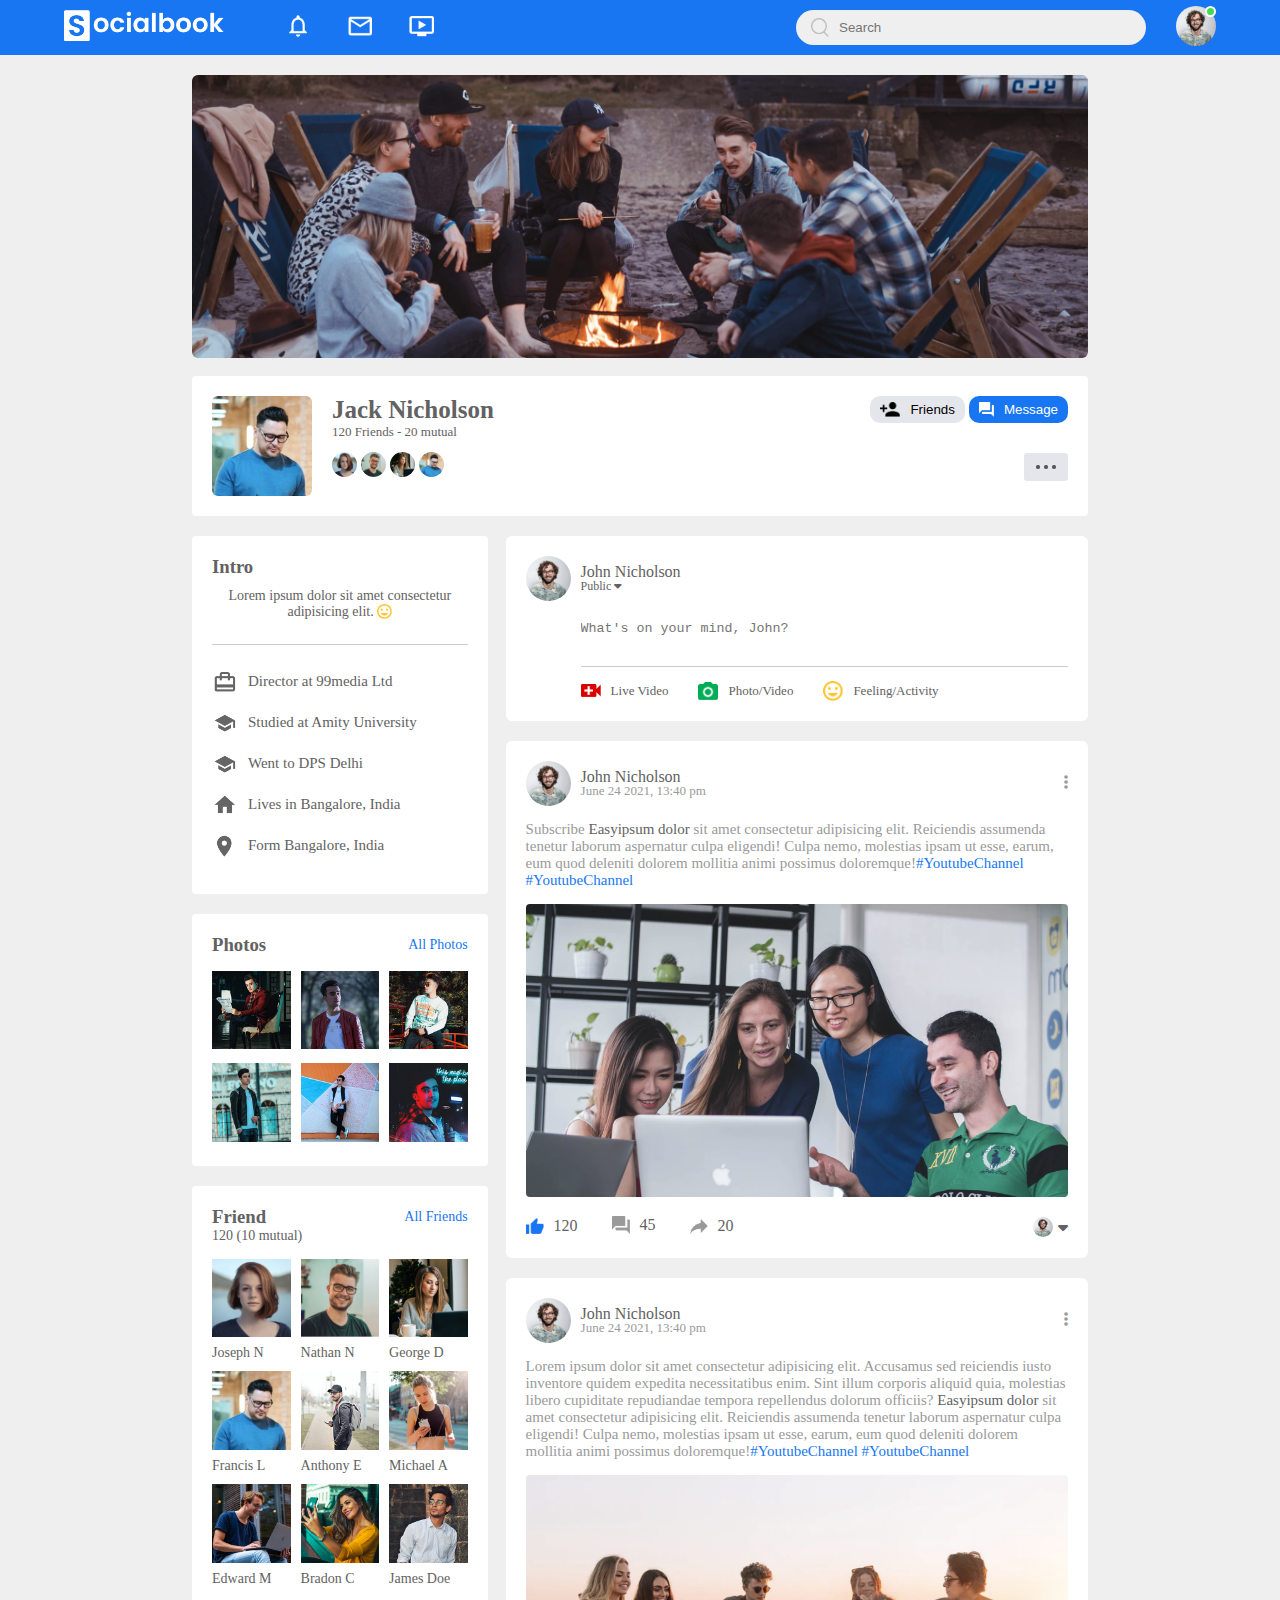
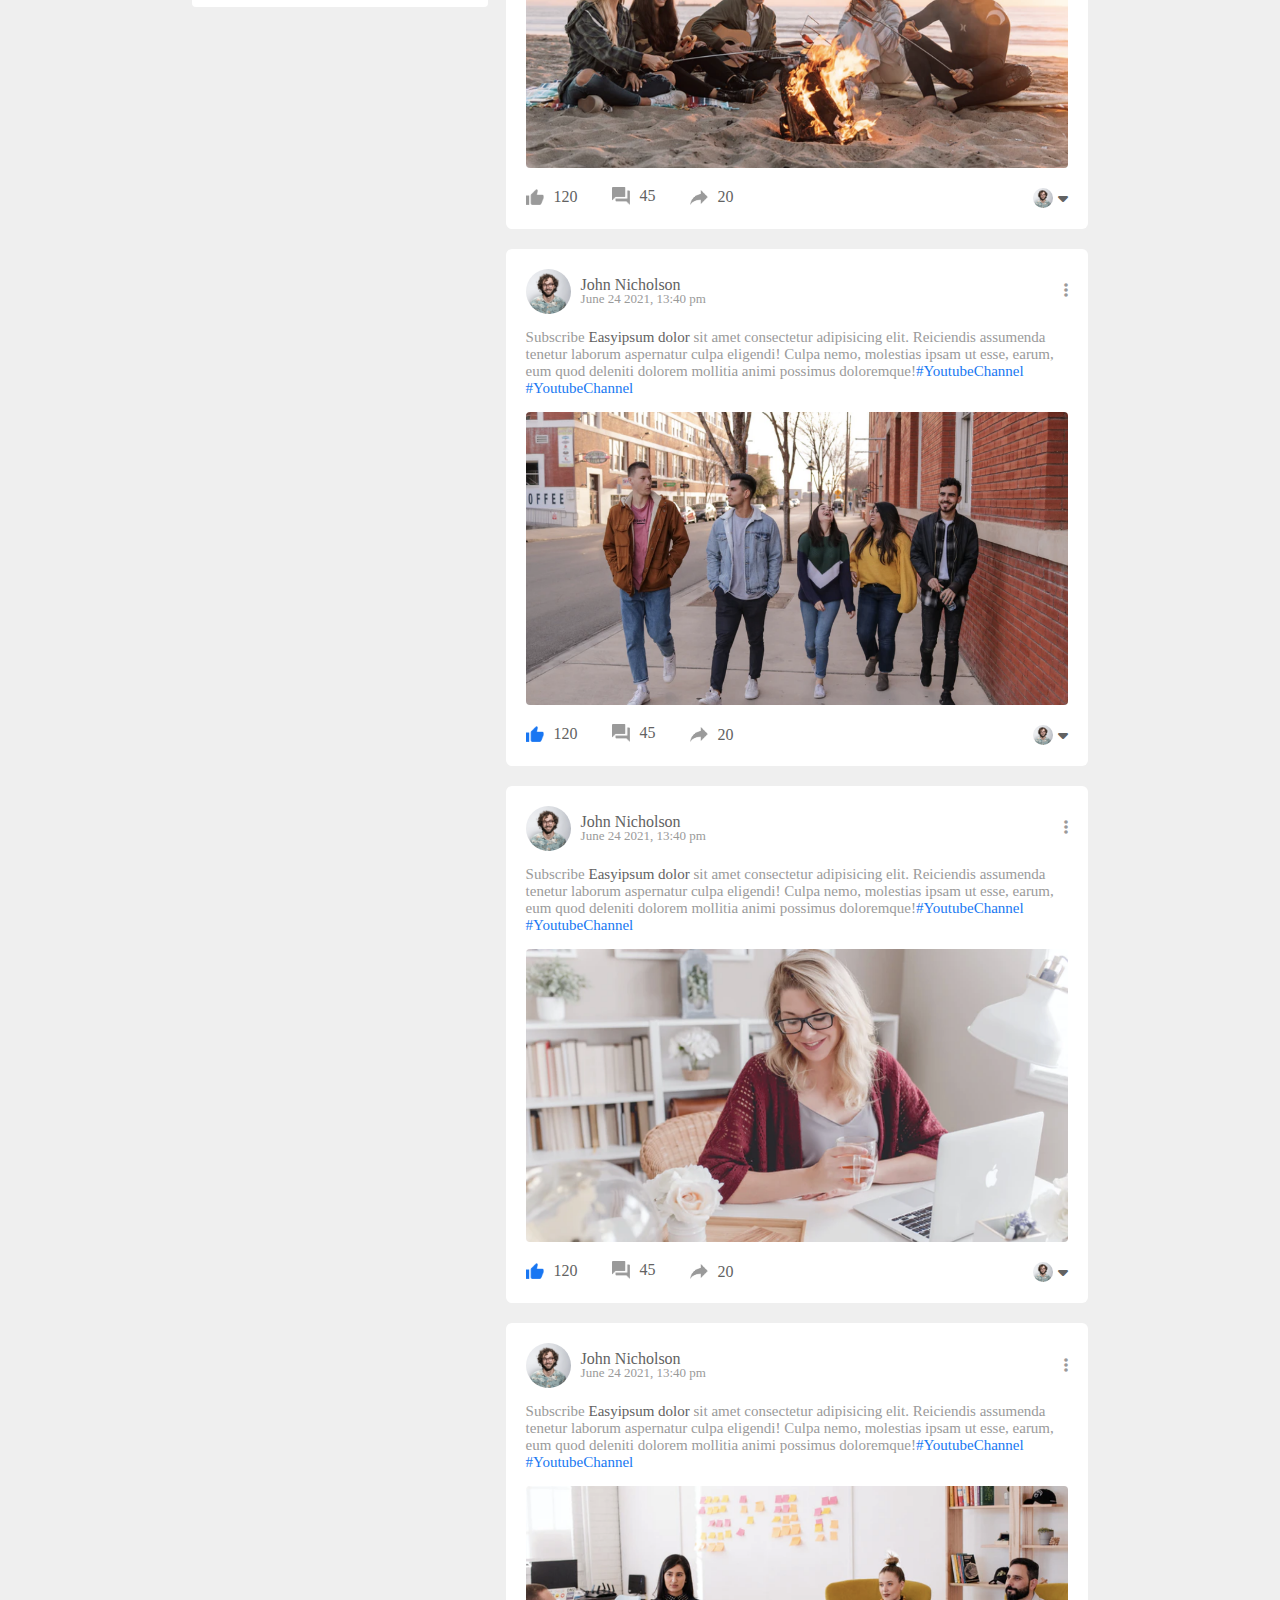
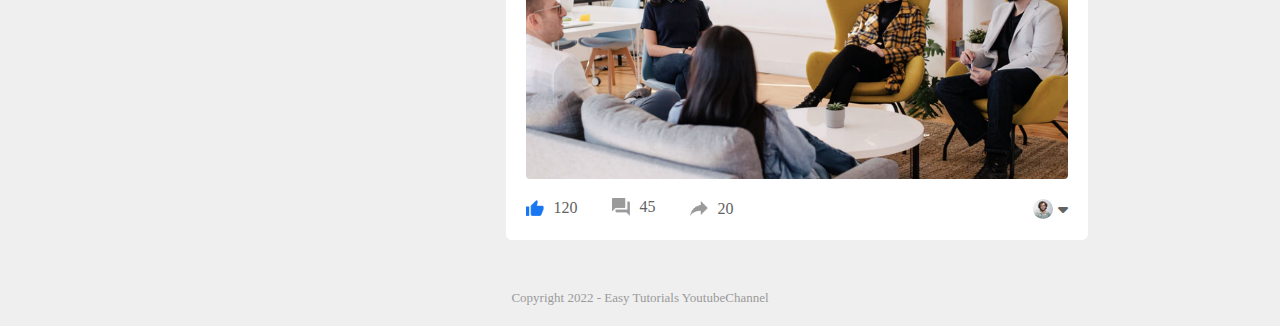
==== commit 3193f0de: "first commit" ====
--- a/profile.html
+++ b/profile.html
@@ -13,7 +13,9 @@
 <body>
     <nav>
         <div class="nav-left">
-            <img src="images/logo.png" alt="" class="logo">
+            <a href="index.html">
+                <img src="images/logo.png" alt="" class="logo">
+            </a>
             <ul>
                 <li><img src="images/notification.png" alt=""></li>
                 <li><img src="images/inbox.png" alt=""></li>
@@ -132,15 +134,33 @@
                     </div>
                     <p>120 (10 mutual)</p>
                     <div class="friends-box">
-                        <div><img src="images/member-1.png" alt=""><p>Joseph N</p></div>
-                        <div><img src="images/member-2.png" alt=""><p>Nathan N</p></div>
-                        <div><img src="images/member-3.png" alt=""><p>George D</p></div>
-                        <div><img src="images/member-4.png" alt=""><p>Francis L</p></div>
-                        <div><img src="images/member-5.png" alt=""><p>Anthony E</p></div>
-                        <div><img src="images/member-6.png" alt=""><p>Michael A</p></div>
-                        <div><img src="images/member-7.png" alt=""><p>Edward M</p></div>
-                        <div><img src="images/member-8.png" alt=""><p>Bradon C</p></div>
-                        <div><img src="images/member-9.png" alt=""><p>James Doe</p></div>
+                        <div><img src="images/member-1.png" alt="">
+                            <p>Joseph N</p>
+                        </div>
+                        <div><img src="images/member-2.png" alt="">
+                            <p>Nathan N</p>
+                        </div>
+                        <div><img src="images/member-3.png" alt="">
+                            <p>George D</p>
+                        </div>
+                        <div><img src="images/member-4.png" alt="">
+                            <p>Francis L</p>
+                        </div>
+                        <div><img src="images/member-5.png" alt="">
+                            <p>Anthony E</p>
+                        </div>
+                        <div><img src="images/member-6.png" alt="">
+                            <p>Michael A</p>
+                        </div>
+                        <div><img src="images/member-7.png" alt="">
+                            <p>Edward M</p>
+                        </div>
+                        <div><img src="images/member-8.png" alt="">
+                            <p>Bradon C</p>
+                        </div>
+                        <div><img src="images/member-9.png" alt="">
+                            <p>James Doe</p>
+                        </div>
                     </div>
                 </div>
             </div>
--- a/style.css
+++ b/style.css
@@ -621,3 +621,88 @@
     bottom: 0;
     left: 0;
 }
+
+
+
+@media (max-width: 900px) {
+    .right-sidebar {
+        display: none;
+    }
+    .left-sidebar {
+        display: none;
+    }
+    nav {
+        flex-wrap: wrap;
+    }
+    .search-box {
+        display: none;
+    }
+    .logo {
+        width: 110px;
+        margin-right: 20px;
+    }
+    .nav-left ul li img {
+        width: 20px;
+        margin: 0 8px;
+    }
+    .nav-user-icon img {
+        width: 30px;
+    }
+    .nav-user-icon {
+        margin-right: 0;
+    }
+    .add-post-links {
+        flex-wrap: wrap;
+    }
+    .main-content {
+        flex-basis: 100%;
+    }
+    .story img {
+        width: 20px;
+        border-width: 3px;
+    }
+    .story p {
+        font-size: 10px;
+    }
+    .story.story1 img {
+        width: 25px;
+        bottom: 30px;
+    }
+    .add-post-links a {
+        margin-right: 12px;
+        font-size: 9px;
+    }
+    .add-post-links a img {
+        width: 16px;
+        margin-right: 5px;
+    }
+    .post-input-container {
+        padding-left: 0;
+    }
+}
+
+@media (max-width: 900px) {
+    .profile-container {
+        padding: 20px 5%;
+    }
+    .profile-details {
+        flex-wrap: wrap;
+    }
+    .pd-right {
+        text-align: left;
+        margin-top: 15px;
+    }
+    .pd-right button {
+        margin-left: 0;
+        margin-right: 10px;
+    }
+    .pd-row div h3 {
+        font-size: 16px;
+    }
+    .profile-info {
+        flex-wrap: wrap;
+    }
+    .info-col, .post-col {
+        flex-basis: 100%;
+    }
+}